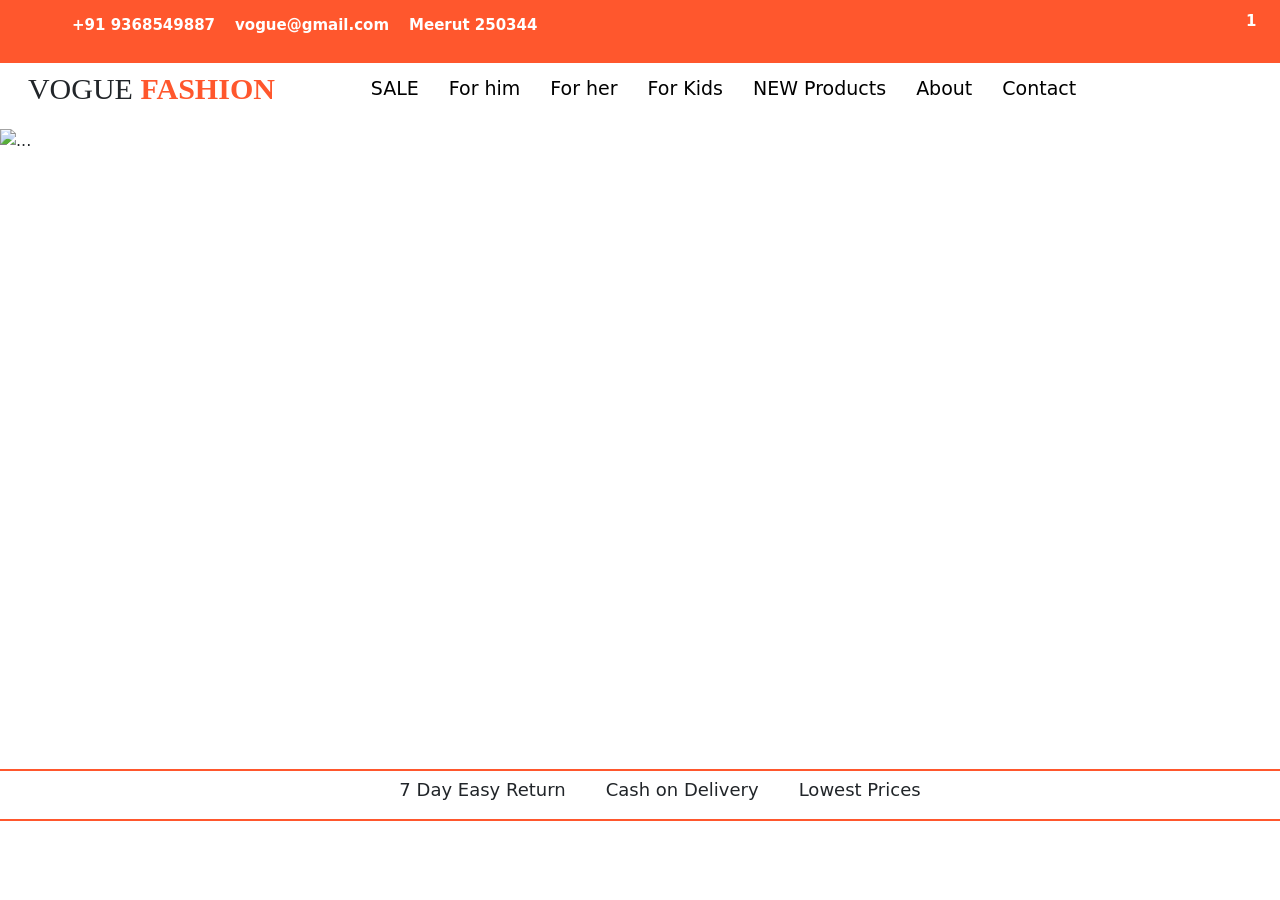
==== index.html @ 0cf87a1c "Add responsive shop features section below hero" ====
<!doctype html>
<html lang="en">
  <head>
    <meta charset="UTF-8" />
    <meta name="viewport" content="width=device-width, initial-scale=1.0" />
    <link rel="stylesheet" href="style.css" />
    <link
      rel="stylesheet"
      href="https://cdnjs.cloudflare.com/ajax/libs/font-awesome/7.0.1/css/all.min.css"
    />
    <link href="https://cdn.jsdelivr.net/npm/bootstrap@5.0.2/dist/css/bootstrap.min.css" rel="stylesheet" integrity="sha384-EVSTQN3/azprG1Anm3QDgpJLIm9Nao0Yz1ztcQTwFspd3yD65VohhpuuCOmLASjC" crossorigin="anonymous">
    <link rel="preconnect" href="https://fonts.googleapis.com" />
    <link rel="preconnect" href="https://fonts.gstatic.com" crossorigin />
    <link
      href="https://fonts.googleapis.com/css2?family=Dancing+Script:wght@400..700&family=IBM+Plex+Sans+Condensed:ital,wght@0,100;0,200;0,300;0,400;0,500;0,600;0,700;1,100;1,200;1,300;1,400;1,500;1,600;1,700&family=Lora:ital,wght@0,400..700;1,400..700&family=Noto+Sans+KR:wght@100..900&family=Playfair+Display:ital,wght@0,400..900;1,400..900&family=Playwrite+NZ+Basic:wght@100..400&family=Princess+Sofia&family=Ubuntu:ital,wght@0,300;0,400;0,500;0,700;1,300;1,400;1,500;1,700&display=swap"
      rel="stylesheet"
    />
    <title>VOGUE FASHION !</title>
  </head>
  <body>
    <header>
      <ul>
        <li>
          <a href="#"><i class="fa-solid fa-phone"></i> +91 9368549887</a>
        </li>
        <li>
          <a href="#"><i class="fa-regular fa-envelope"></i>vogue@gmail.com</a>
        </li>
        <li>
          <a href="#"><i class="fa-solid fa-location-dot"></i>Meerut 250344</a>
        </li>
      </ul>
      <ul>
        <li>
          <a href="#"><i class="fa-solid fa-magnifying-glass"></i></a>
        </li>
        <li>
          <a href="#">
            <span><i class="fa-solid fa-cart-shopping"></i></span>
            <span class="cart-count">1</span>
          </a>
        </li>
        <li>
          <a href=""><i class="fa-solid fa-circle-user"></i></a>
        </li>
      </ul>
    </header>
    <nav>
      <p class="logo">VOGUE <span>FASHION</span></p>
      <ul>
        <li><a href="#">SALE</a></li>
        <li><a href="">For him</a></li>
        <li><a href="">For her</a></li>
        <li><a href="">For Kids</a></li>
        <li><a href="">NEW Products</a></li>
        <li><a href="#">About</a></li>
        <li><a href="#">Contact</a></li>
      </ul>
      <ul>
        <li>
          <a href="#"><i class="fa-brands fa-google-plus-g"></i></a>
        </li>
        <li>
          <a href="#"><i class="fa-brands fa-x-twitter"></i></a>
        </li>
        <li>
          <a href="#"><i class="fa-brands fa-facebook-f"></i></a>
        </li>
      </ul>
    </nav>
<!-- ---mobile-navbar--- -->
    <section class="mobile-nav">
      <p class="logo">VOGUE <span>FASHION</span></p>
      <ul>
        <li><a href="#"><i class="fa-solid fa-magnifying-glass"></i></a></li>
            <li><a href="#"><i class="fa-solid fa-bag-shopping"></i></a></li>
      </ul>
    </section>
   <!-- --- mobile-fotter-navbar-- -->
  <nav class="footnav">
    <ul>
      <li><a href="#"><i class="fa-regular fa-house"></i></a></li>
      <li><a href="#"><i class="fa-solid fa-magnifying-glass"></i></a></li>
      <li><a href="#"><i class="fa-solid fa-bag-shopping"></i></a></li>
      <li><a href="#"><i class="fa-regular fa-heart"></i></a></li>
      <li><a href="#"><i class="fa-regular fa-user"></i></a></li>
    </ul>
  </nav>

  <!-- ----hero -section-- -->
   <div id="carouselExampleFade" class="carousel slide carousel-fade" data-bs-ride="carousel">
  <div class="carousel-inner">
    <div class="carousel-item active">
      <img src="assits/hero/1.png" class="d-block w-100" alt="...">
    </div>
    <div class="carousel-item">
      <img src="assits/hero/2.png" class="d-block w-100" alt="...">
    </div>
    <div class="carousel-item">
      <img src="assits/hero/3.png" class="d-block w-100" alt="...">
    </div>
  </div>
  <button class="carousel-control-prev" type="button" data-bs-target="#carouselExampleFade" data-bs-slide="prev">
    <span class="carousel-control-prev-icon" aria-hidden="true"></span>
    <span class="visually-hidden">Previous</span>
  </button>
  <button class="carousel-control-next" type="button" data-bs-target="#carouselExampleFade" data-bs-slide="next">
    <span class="carousel-control-next-icon" aria-hidden="true"></span>
    <span class="visually-hidden">Next</span>
  </button>
</div>
 <div class="shop-features">
<p> <i class="fa-solid fa-truck-arrow-right"></i> 7 Day Easy Return</p>
<p> <i class="fa-regular fa-money-bill-1"></i>Cash on Delivery</p>
<p><i class="fa-solid fa-bag-shopping"></i>Lowest Prices</p>
 </div>

 
  </body>
  <script src="https://cdn.jsdelivr.net/npm/bootstrap@5.0.2/dist/js/bootstrap.bundle.min.js" integrity="sha384-MrcW6ZMFYlzcLA8Nl+NtUVF0sA7MsXsP1UyJoMp4YLEuNSfAP+JcXn/tWtIaxVXM" crossorigin="anonymous"></script>
</html>
---- style.css ----
*{
  margin: 0;
  padding: 0;
}
 body{
  background-color: antiquewhite;
 }
.logo{
  font-family: "Orbitron";
  font-weight: 400;
  font-style: normal;
font-size: 30px;
}
.logo span{
  color: rgb(255,87,45);
  font-weight: bold;
}
header{
  height: auto;
  padding: 10px;
  background-color: rgb(255, 87, 45);
  display: flex;
  justify-content: space-between;
  padding-left: 30xp;
  padding-right: 30px;
  align-items: center;
}
header ul {
  display: flex;
  list-style: none;
}
header ul li a{
  color: rgb(255, 255, 255);
text-decoration: none;
margin-left: 20px;
font-weight: bold;
font-size: 15px;
}
header ul li a i{
  font-size: 18px;
  color: white;
}
nav{
  background-color: white;
  display: flex;
  height: auto;
  width: 100vw;
  justify-content: space-around;
  align-items: center;
}
nav ul {
  padding: 10px;
  display: flex;
  list-style: none;
}
nav ul li a{
  text-decoration: none;
  margin-left: 30px;
  font-size: 19px;
  color: black;
}
nav ul li a i{
  font-size: 20px;
  color: rgb(255,87,45);
}
header ul li a {
  position: relative;
}
.cart-count {
  position: absolute;
  top: -8px;
  color: rgb(255, 255, 255);
  font-size: 15px;
  padding: 2px 6px;
  border-radius: 50%;
}
/* Hamburger icon hidden on desktop */
.menu-toggle {
  display: none;
  font-size: 25px;
  cursor: pointer;
  color: white;
}

/* Top header, logo, menus same as before */
header {
  display: flex;
  flex-wrap: wrap;
  justify-content: space-between;
  align-items: center;
  padding: 10px 20px;
  background-color: rgb(255, 87, 45);
}
.mobile-nav{
  align-items: center;
  height: auto;
  width: 100%;
  display: none;
  justify-content: space-between;
  align-items: center;
 padding-top: 10px;
}
 
.mobile-nav ul{
  display: flex;
  list-style: none;
  padding-right: 40px;
}
.mobile-nav ul li a{
  font-size: 20px;
  background-color: gainsboro;
  padding: 5px;
  height: 25px;
  width: 25px;
  border-radius: 50%;
 margin-left: 10px;
  color: black;
}
.footnav{
box-shadow: 0 -2px 10px rgba(0,0,0,0.2);

  display: none;
  position: fixed;
  bottom: 0;
  left: 0;
  height: auto;
  width: 100%;
 
}
.footnav ul li a i{
  font-size: 20px;
  height: 25px;
  align-items: center;
  justify-content: center;
  width: 25px;
  border-radius: 50%; 
 padding: 5px;
}
.footnav ul li a i:hover{
  color: rgb(26, 25, 25);
}
/* Hero section images */
#carouselExampleFade img {
  width: 100%;
  height: 70vh;  
  object-fit: cover; 
}
.catogroy-link{
  padding: 10px;
  width: 100vw;
  background-color: red;
}
 .shop-features{
  margin-top: 10px;
  display: flex;
  justify-content: center;
 border-top: 2px solid rgb(255, 87, 45);
 border-bottom: 2px solid rgb(255, 87, 45);
  padding-top: 5px;
 }
 .shop-features p{
  margin-left: 40px;
font-size: 18px;
 }
 .shop-features i{
  color: rgb(255, 87, 45);
 }
/* Mobile responsiveness */
@media screen and (max-width: 768px) {
  body{
    background-color: rgba(255, 255, 255, 0.836);
  }
  nav,
  header{
    display: none;
  }
 .mobile-nav{
  margin-top: 5px;
  display: flex;
 }
 .mobile-nav p{
  font-size: 20px;
  padding-left: 20px;
 }
 .footnav{
  display: block;
 }
   #carouselExampleFade img {
    height: 30vh; 
  
  }
.shop-features p{
  margin-left: 10px;
  font-size: 12px;
}
}
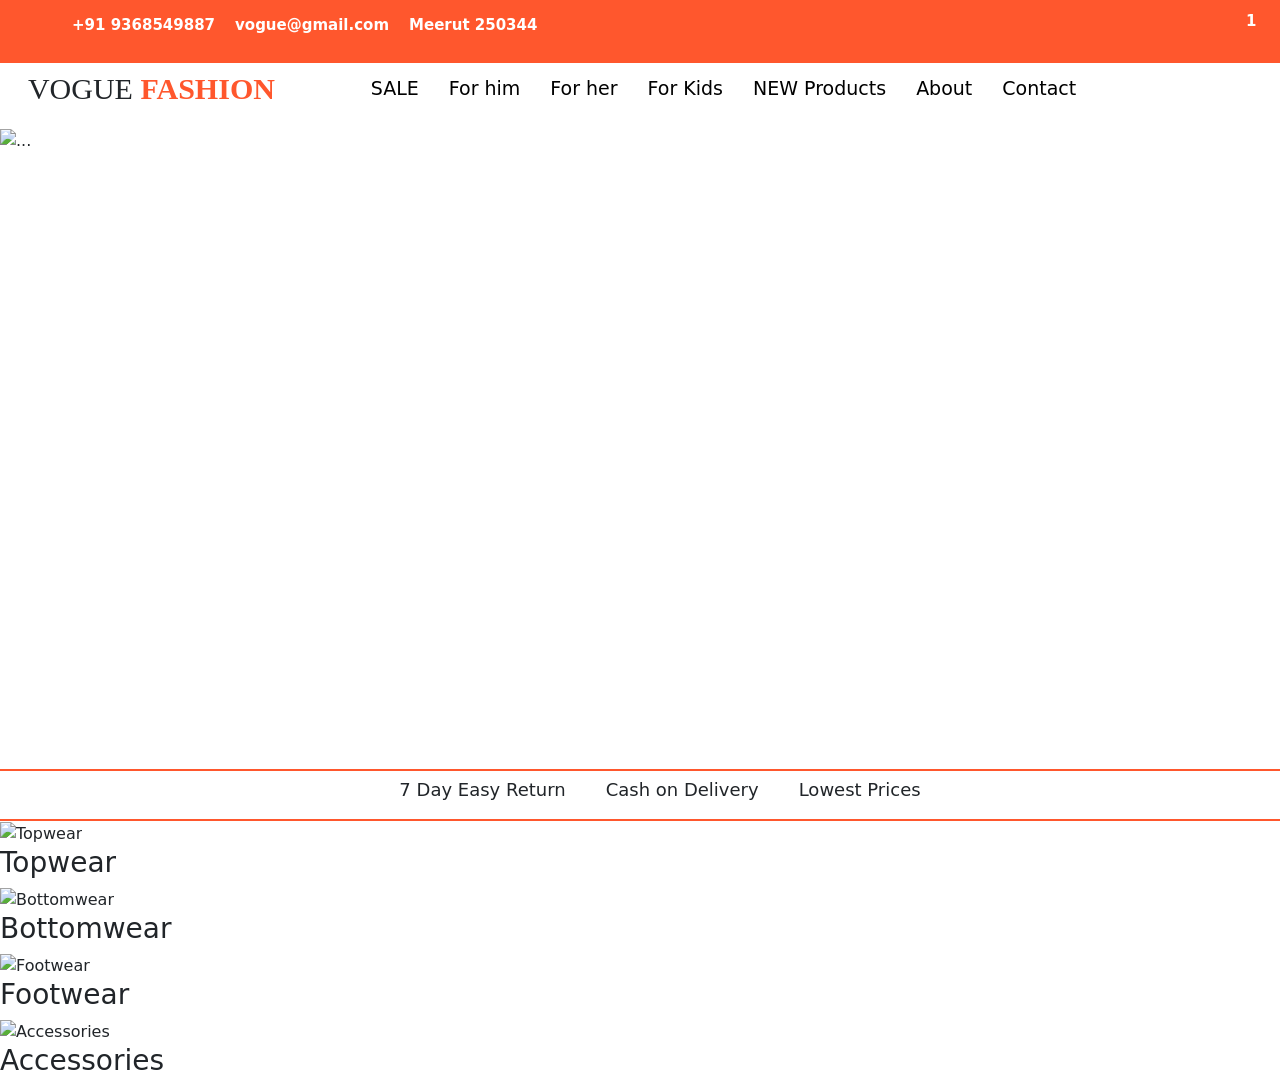
==== commit 2b05f43c: "add category-section for scrollbar" ====
--- a/index.html
+++ b/index.html
@@ -115,6 +115,30 @@
 <p><i class="fa-solid fa-bag-shopping"></i>Lowest Prices</p>
  </div>
 
+<section class="category-section">
+
+  <div class="category-card">
+    <img src="https://i.pinimg.com/736x/1f/51/7c/1f517cc4770c860f2eb2e3e4773316dd.jpg" alt="Topwear">
+    <h3>Topwear</h3>
+  </div>
+
+  <div class="category-card">
+    <img src="https://i.pinimg.com/736x/70/b8/4f/70b84f0b28cc58b0be7b0fac26bbbddd.jpg" alt="Bottomwear">
+    <h3>Bottomwear</h3>
+  </div>
+
+  <div class="category-card">
+    <img src="https://i.pinimg.com/1200x/57/62/a6/5762a6c77d9ac297e2cdce5de6287875.jpg" alt="Footwear">
+    <h3>Footwear</h3>
+  </div>
+
+  <div class="category-card">
+    <img src="https://i.pinimg.com/1200x/d8/cb/bc/d8cbbc393f919106c869487c9d1fd4ab.jpg" alt="Accessories">
+    <h3>Accessories</h3>
+  </div>
+
+</section>
+
  
   </body>
   <script src="https://cdn.jsdelivr.net/npm/bootstrap@5.0.2/dist/js/bootstrap.bundle.min.js" integrity="sha384-MrcW6ZMFYlzcLA8Nl+NtUVF0sA7MsXsP1UyJoMp4YLEuNSfAP+JcXn/tWtIaxVXM" crossorigin="anonymous"></script>
--- a/style.css
+++ b/style.css
@@ -2,9 +2,7 @@
   margin: 0;
   padding: 0;
 }
- body{
-  background-color: antiquewhite;
- }
+ 
 .logo{
   font-family: "Orbitron";
   font-weight: 400;
@@ -165,6 +163,25 @@
  .shop-features i{
   color: rgb(255, 87, 45);
  }
+ 
+.Category-section{
+  margin-top: 5px;
+  width: 80vw;
+  display: flex;
+  justify-content: space-around;
+  overflow-x: scroll;
+}
+.Category-cards{
+  text-align: center;
+  height: 130px;
+  width: 120px;
+ 
+}
+.Category-cards img{
+  height: 100px;
+  width: 100%;
+}
+
 /* Mobile responsiveness */
 @media screen and (max-width: 768px) {
   body{
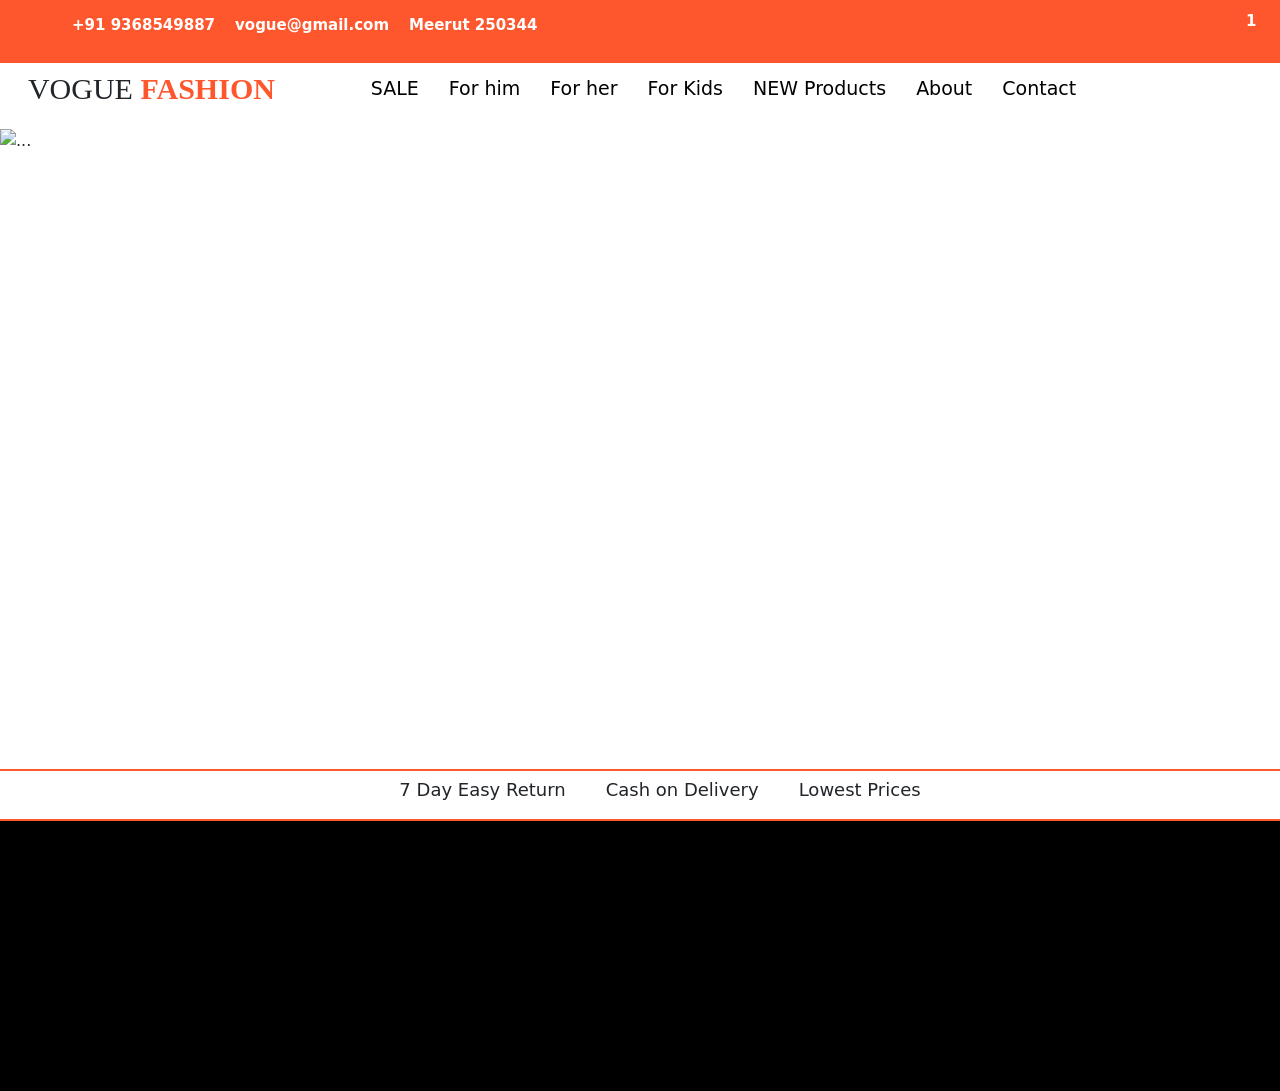
==== commit c6daea80: "initial responsive  category section" ====
--- a/index.html
+++ b/index.html
@@ -114,30 +114,11 @@
 <p> <i class="fa-regular fa-money-bill-1"></i>Cash on Delivery</p>
 <p><i class="fa-solid fa-bag-shopping"></i>Lowest Prices</p>
  </div>
-
-<section class="category-section">
-
+ <section class="category-section">
   <div class="category-card">
-    <img src="https://i.pinimg.com/736x/1f/51/7c/1f517cc4770c860f2eb2e3e4773316dd.jpg" alt="Topwear">
-    <h3>Topwear</h3>
+    
   </div>
-
-  <div class="category-card">
-    <img src="https://i.pinimg.com/736x/70/b8/4f/70b84f0b28cc58b0be7b0fac26bbbddd.jpg" alt="Bottomwear">
-    <h3>Bottomwear</h3>
-  </div>
-
-  <div class="category-card">
-    <img src="https://i.pinimg.com/1200x/57/62/a6/5762a6c77d9ac297e2cdce5de6287875.jpg" alt="Footwear">
-    <h3>Footwear</h3>
-  </div>
-
-  <div class="category-card">
-    <img src="https://i.pinimg.com/1200x/d8/cb/bc/d8cbbc393f919106c869487c9d1fd4ab.jpg" alt="Accessories">
-    <h3>Accessories</h3>
-  </div>
-
-</section>
+ </section>
 
  
   </body>
--- a/style.css
+++ b/style.css
@@ -1,19 +1,19 @@
-*{
+* {
   margin: 0;
   padding: 0;
 }
- 
-.logo{
+
+.logo {
   font-family: "Orbitron";
   font-weight: 400;
   font-style: normal;
-font-size: 30px;
+  font-size: 30px;
 }
-.logo span{
-  color: rgb(255,87,45);
+.logo span {
+  color: rgb(255, 87, 45);
   font-weight: bold;
 }
-header{
+header {
   height: auto;
   padding: 10px;
   background-color: rgb(255, 87, 45);
@@ -27,18 +27,18 @@
   display: flex;
   list-style: none;
 }
-header ul li a{
+header ul li a {
   color: rgb(255, 255, 255);
-text-decoration: none;
-margin-left: 20px;
-font-weight: bold;
-font-size: 15px;
+  text-decoration: none;
+  margin-left: 20px;
+  font-weight: bold;
+  font-size: 15px;
 }
-header ul li a i{
+header ul li a i {
   font-size: 18px;
   color: white;
 }
-nav{
+nav {
   background-color: white;
   display: flex;
   height: auto;
@@ -51,15 +51,15 @@
   display: flex;
   list-style: none;
 }
-nav ul li a{
+nav ul li a {
   text-decoration: none;
   margin-left: 30px;
   font-size: 19px;
   color: black;
 }
-nav ul li a i{
+nav ul li a i {
   font-size: 20px;
-  color: rgb(255,87,45);
+  color: rgb(255, 87, 45);
 }
 header ul li a {
   position: relative;
@@ -72,7 +72,7 @@
   padding: 2px 6px;
   border-radius: 50%;
 }
-/* Hamburger icon hidden on desktop */
+
 .menu-toggle {
   display: none;
   font-size: 25px;
@@ -80,7 +80,6 @@
   color: white;
 }
 
-/* Top header, logo, menus same as before */
 header {
   display: flex;
   flex-wrap: wrap;
@@ -89,33 +88,33 @@
   padding: 10px 20px;
   background-color: rgb(255, 87, 45);
 }
-.mobile-nav{
+.mobile-nav {
   align-items: center;
   height: auto;
   width: 100%;
   display: none;
   justify-content: space-between;
   align-items: center;
- padding-top: 10px;
+  padding-top: 10px;
 }
- 
-.mobile-nav ul{
+
+.mobile-nav ul {
   display: flex;
   list-style: none;
   padding-right: 40px;
 }
-.mobile-nav ul li a{
+.mobile-nav ul li a {
   font-size: 20px;
   background-color: gainsboro;
   padding: 5px;
   height: 25px;
   width: 25px;
   border-radius: 50%;
- margin-left: 10px;
+  margin-left: 10px;
   color: black;
 }
-.footnav{
-box-shadow: 0 -2px 10px rgba(0,0,0,0.2);
+.footnav {
+  box-shadow: 0 -2px 10px rgba(0, 0, 0, 0.2);
 
   display: none;
   position: fixed;
@@ -123,92 +122,76 @@
   left: 0;
   height: auto;
   width: 100%;
- 
 }
-.footnav ul li a i{
+.footnav ul li a i {
   font-size: 20px;
   height: 25px;
   align-items: center;
   justify-content: center;
   width: 25px;
-  border-radius: 50%; 
- padding: 5px;
+  border-radius: 50%;
+  padding: 5px;
 }
-.footnav ul li a i:hover{
+.footnav ul li a i:hover {
   color: rgb(26, 25, 25);
 }
 /* Hero section images */
 #carouselExampleFade img {
   width: 100%;
-  height: 70vh;  
-  object-fit: cover; 
+  height: 70vh;
+  object-fit: cover;
 }
-.catogroy-link{
+.catogroy-link {
   padding: 10px;
   width: 100vw;
   background-color: red;
 }
- .shop-features{
+.shop-features {
   margin-top: 10px;
   display: flex;
   justify-content: center;
- border-top: 2px solid rgb(255, 87, 45);
- border-bottom: 2px solid rgb(255, 87, 45);
+  border-top: 2px solid rgb(255, 87, 45);
+  border-bottom: 2px solid rgb(255, 87, 45);
   padding-top: 5px;
- }
- .shop-features p{
+}
+.shop-features p {
   margin-left: 40px;
-font-size: 18px;
- }
- .shop-features i{
+  font-size: 18px;
+}
+.shop-features i {
   color: rgb(255, 87, 45);
- }
- 
-.Category-section{
-  margin-top: 5px;
-  width: 80vw;
-  display: flex;
-  justify-content: space-around;
-  overflow-x: scroll;
 }
-.Category-cards{
-  text-align: center;
-  height: 130px;
-  width: 120px;
- 
-}
-.Category-cards img{
-  height: 100px;
+.category-section {
   width: 100%;
+  height: 30vh;
+  background-color: black;
 }
 
 /* Mobile responsiveness */
 @media screen and (max-width: 768px) {
-  body{
+  body {
     background-color: rgba(255, 255, 255, 0.836);
   }
   nav,
-  header{
+  header {
     display: none;
   }
- .mobile-nav{
-  margin-top: 5px;
-  display: flex;
- }
- .mobile-nav p{
-  font-size: 20px;
-  padding-left: 20px;
- }
- .footnav{
-  display: block;
- }
-   #carouselExampleFade img {
-    height: 30vh; 
-  
+  .mobile-nav {
+    margin-top: 5px;
+    display: flex;
   }
-.shop-features p{
-  margin-left: 10px;
-  font-size: 12px;
+  .mobile-nav p {
+    font-size: 20px;
+    padding-left: 20px;
+  }
+  .footnav {
+    display: block;
+  }
+  #carouselExampleFade img {
+    height: 30vh;
+  }
+  .shop-features p {
+    margin-left: 10px;
+    font-size: 12px;
+  }
 }
-}
-
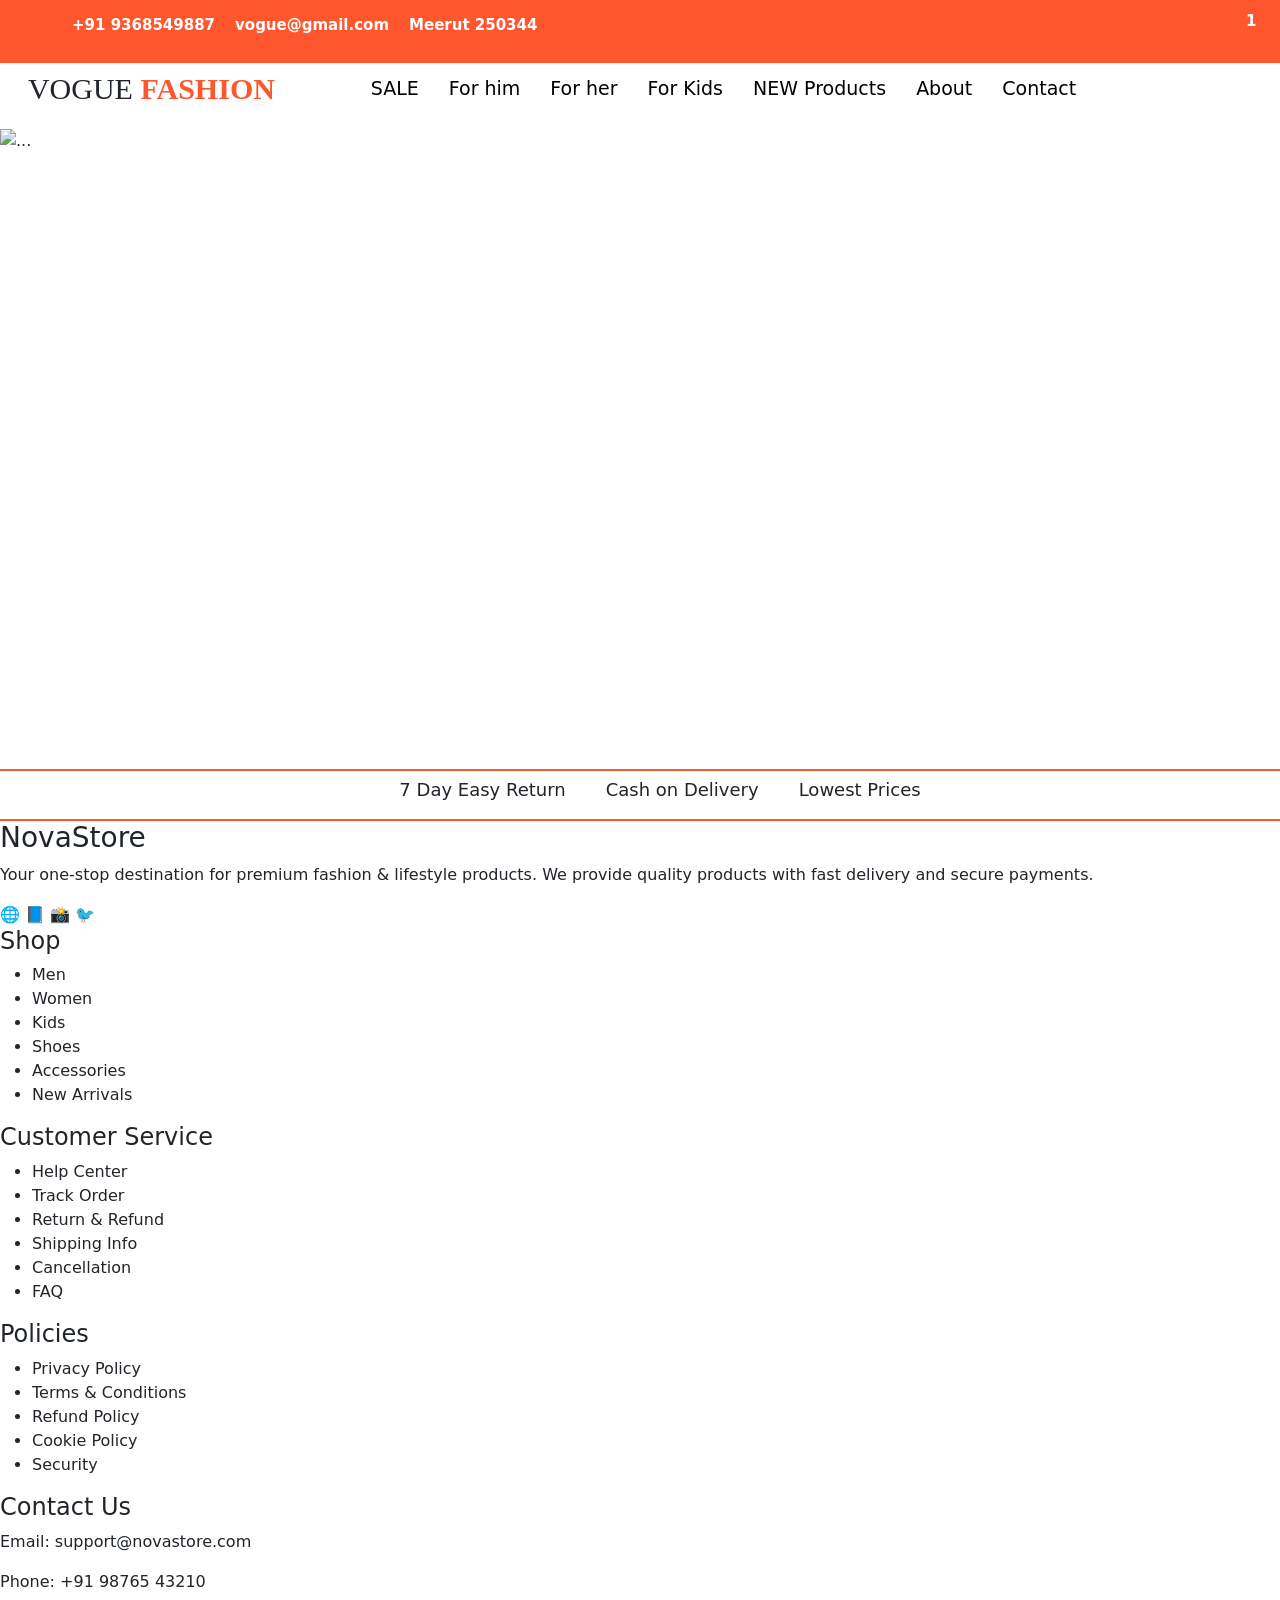
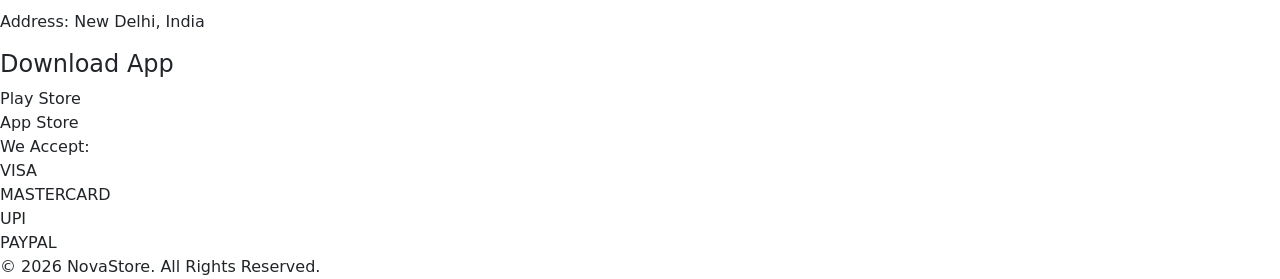
==== commit 2b4a0fc5: "initial add footer section" ====
--- a/index.html
+++ b/index.html
@@ -114,13 +114,97 @@
 <p> <i class="fa-regular fa-money-bill-1"></i>Cash on Delivery</p>
 <p><i class="fa-solid fa-bag-shopping"></i>Lowest Prices</p>
  </div>
- <section class="category-section">
-  <div class="category-card">
-    
-  </div>
- </section>
-
  
-  </body>
+ <footer class="footer">
+
+  <div class="footer-top">
+
+    <!-- BRAND -->
+    <div class="footer-col">
+      <h3>NovaStore</h3>
+      <p>Your one-stop destination for premium fashion & lifestyle products.
+      We provide quality products with fast delivery and secure payments.</p>
+
+      <div class="socials">
+        <span>🌐</span>
+        <span>📘</span>
+        <span>📸</span>
+        <span>🐦</span>
+      </div>
+    </div>
+
+    <!-- SHOP -->
+    <div class="footer-col">
+      <h4>Shop</h4>
+      <ul>
+        <li>Men</li>
+        <li>Women</li>
+        <li>Kids</li>
+        <li>Shoes</li>
+        <li>Accessories</li>
+        <li>New Arrivals</li>
+      </ul>
+    </div>
+
+    <!-- CUSTOMER SERVICE -->
+    <div class="footer-col">
+      <h4>Customer Service</h4>
+      <ul>
+        <li>Help Center</li>
+        <li>Track Order</li>
+        <li>Return & Refund</li>
+        <li>Shipping Info</li>
+        <li>Cancellation</li>
+        <li>FAQ</li>
+      </ul>
+    </div>
+
+    <!-- POLICIES -->
+    <div class="footer-col">
+      <h4>Policies</h4>
+      <ul>
+        <li>Privacy Policy</li>
+        <li>Terms & Conditions</li>
+        <li>Refund Policy</li>
+        <li>Cookie Policy</li>
+        <li>Security</li>
+      </ul>
+    </div>
+
+    <!-- CONTACT -->
+    <div class="footer-col">
+      <h4>Contact Us</h4>
+      <p>Email: support@novastore.com</p>
+      <p>Phone: +91 98765 43210</p>
+      <p>Address: New Delhi, India</p>
+
+      <h4 class="app-title">Download App</h4>
+      <div class="apps">
+        <div class="app-btn">Play Store</div>
+        <div class="app-btn">App Store</div>
+      </div>
+    </div>
+
+  </div>
+
+  <!-- PAYMENT -->
+  <div class="payment">
+    <span>We Accept:</span>
+    <div class="cards">
+      <div class="card-box">VISA</div>
+      <div class="card-box">MASTERCARD</div>
+      <div class="card-box">UPI</div>
+      <div class="card-box">PAYPAL</div>
+    </div>
+  </div>
+
+  <!-- COPYRIGHT -->
+  <div class="footer-bottom">
+    © 2026 NovaStore. All Rights Reserved.
+  </div>
+
+</footer>
+
+</body>
   <script src="https://cdn.jsdelivr.net/npm/bootstrap@5.0.2/dist/js/bootstrap.bundle.min.js" integrity="sha384-MrcW6ZMFYlzcLA8Nl+NtUVF0sA7MsXsP1UyJoMp4YLEuNSfAP+JcXn/tWtIaxVXM" crossorigin="anonymous"></script>
 </html>
--- a/style.css
+++ b/style.css
@@ -161,12 +161,56 @@
 .shop-features i {
   color: rgb(255, 87, 45);
 }
-.category-section {
-  width: 100%;
-  height: 30vh;
-  background-color: black;
-}
-
+ 
+
+
+/* ================= CATEGORY SECTION ================= */
+
+.category-section{
+  max-width:1200px;
+  margin:40px auto;
+  padding:0 20px;
+
+  display:grid;
+  grid-template-columns:repeat(5,1fr);
+  gap:22px;
+}
+
+/* card */
+.category-cards{
+  background:#fff;
+  border-radius:14px;
+  overflow:hidden;
+  text-align:center;
+  transition:.3s;
+  cursor:pointer;
+  box-shadow:0 2px 10px rgba(0,0,0,0.05);
+}
+
+.category-cards:hover{
+  transform:translateY(-6px);
+  box-shadow:0 8px 25px rgba(0,0,0,0.12);
+}
+
+/* image */
+.category-cards img{
+  width:100%;
+  aspect-ratio:1/1;
+  object-fit:cover;
+  transition:.4s;
+}
+
+.category-cards:hover img{
+  transform:scale(1.08);
+}
+
+/* title */
+.category-cards p{
+  padding:12px 0;
+  font-size:15px;
+  font-weight:600;
+  color:#333;
+}
 /* Mobile responsiveness */
 @media screen and (max-width: 768px) {
   body {
@@ -195,3 +239,4 @@
     font-size: 12px;
   }
 }
+
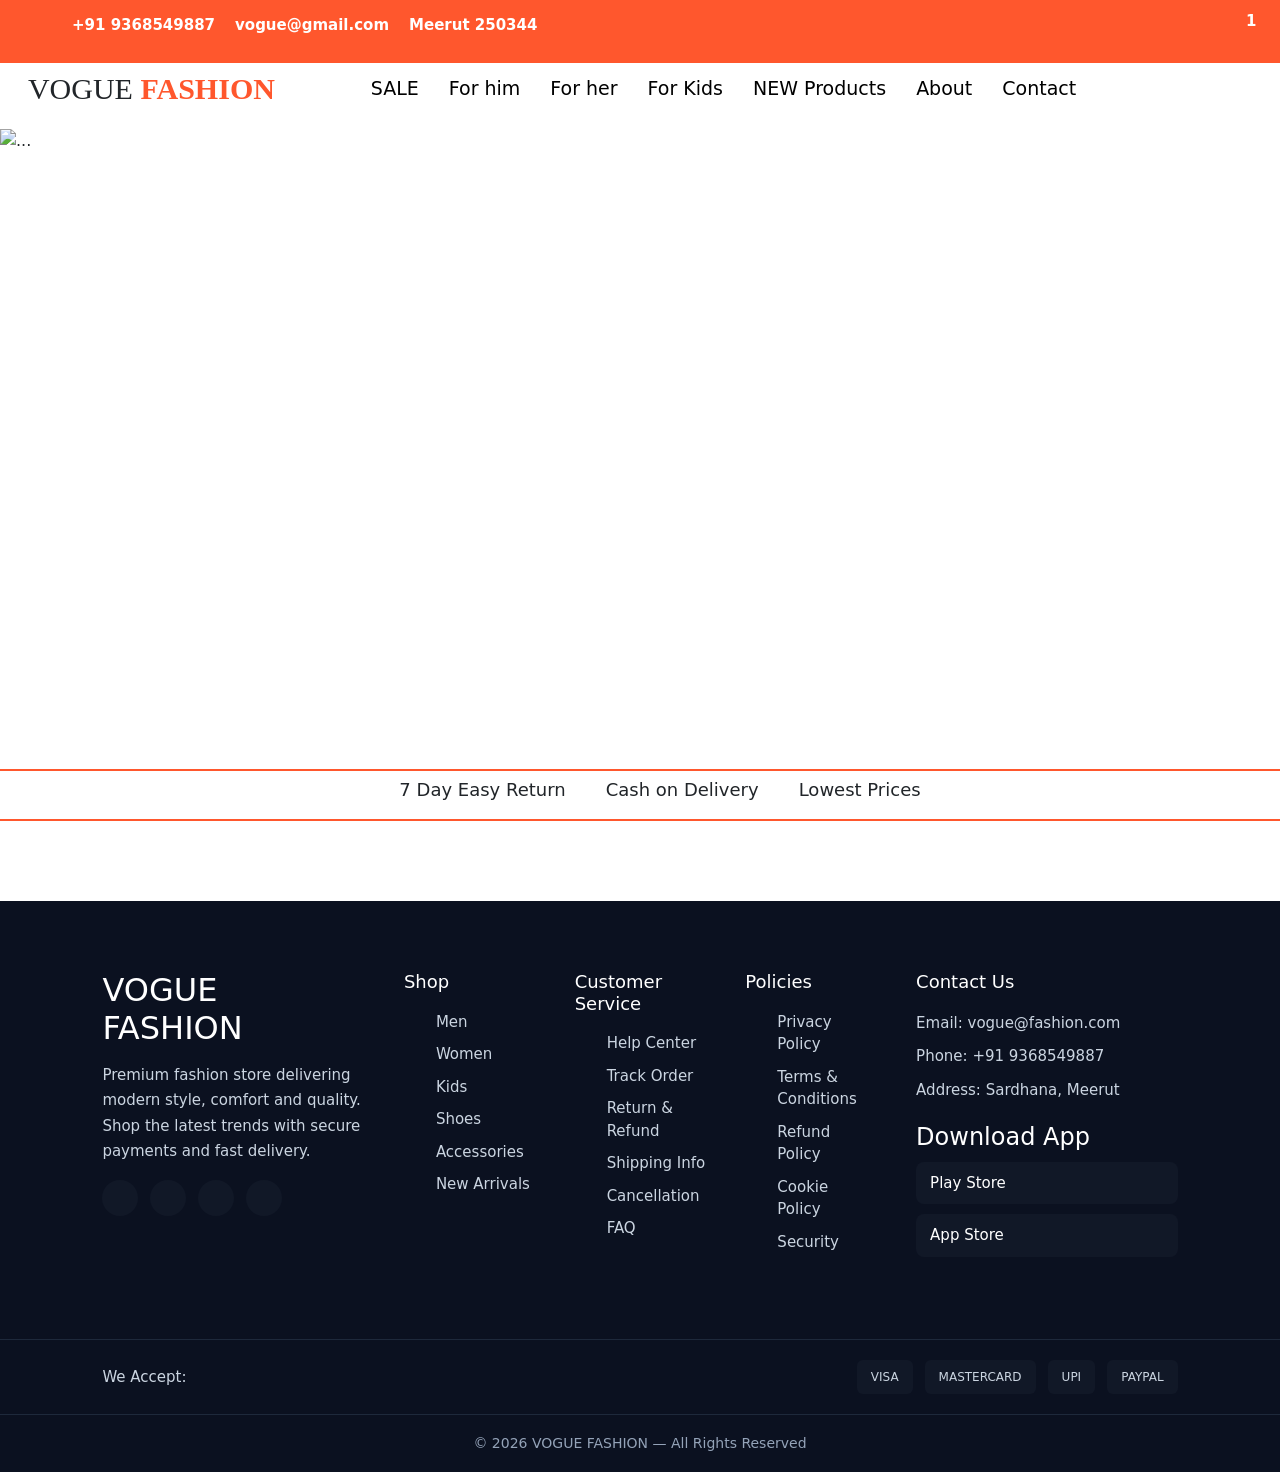
==== commit d89add96: "initial add footer ui desgin" ====
--- a/index.html
+++ b/index.html
@@ -8,7 +8,12 @@
       rel="stylesheet"
       href="https://cdnjs.cloudflare.com/ajax/libs/font-awesome/7.0.1/css/all.min.css"
     />
-    <link href="https://cdn.jsdelivr.net/npm/bootstrap@5.0.2/dist/css/bootstrap.min.css" rel="stylesheet" integrity="sha384-EVSTQN3/azprG1Anm3QDgpJLIm9Nao0Yz1ztcQTwFspd3yD65VohhpuuCOmLASjC" crossorigin="anonymous">
+    <link
+      href="https://cdn.jsdelivr.net/npm/bootstrap@5.0.2/dist/css/bootstrap.min.css"
+      rel="stylesheet"
+      integrity="sha384-EVSTQN3/azprG1Anm3QDgpJLIm9Nao0Yz1ztcQTwFspd3yD65VohhpuuCOmLASjC"
+      crossorigin="anonymous"
+    />
     <link rel="preconnect" href="https://fonts.googleapis.com" />
     <link rel="preconnect" href="https://fonts.gstatic.com" crossorigin />
     <link
@@ -68,143 +73,177 @@
         </li>
       </ul>
     </nav>
-<!-- ---mobile-navbar--- -->
+    <!-- ---mobile-navbar--- -->
     <section class="mobile-nav">
       <p class="logo">VOGUE <span>FASHION</span></p>
       <ul>
-        <li><a href="#"><i class="fa-solid fa-magnifying-glass"></i></a></li>
-            <li><a href="#"><i class="fa-solid fa-bag-shopping"></i></a></li>
+        <li>
+          <a href="#"><i class="fa-solid fa-magnifying-glass"></i></a>
+        </li>
+        <li>
+          <a href="#"><i class="fa-solid fa-bag-shopping"></i></a>
+        </li>
       </ul>
     </section>
-   <!-- --- mobile-fotter-navbar-- -->
-  <nav class="footnav">
-    <ul>
-      <li><a href="#"><i class="fa-regular fa-house"></i></a></li>
-      <li><a href="#"><i class="fa-solid fa-magnifying-glass"></i></a></li>
-      <li><a href="#"><i class="fa-solid fa-bag-shopping"></i></a></li>
-      <li><a href="#"><i class="fa-regular fa-heart"></i></a></li>
-      <li><a href="#"><i class="fa-regular fa-user"></i></a></li>
-    </ul>
-  </nav>
-
-  <!-- ----hero -section-- -->
-   <div id="carouselExampleFade" class="carousel slide carousel-fade" data-bs-ride="carousel">
-  <div class="carousel-inner">
-    <div class="carousel-item active">
-      <img src="assits/hero/1.png" class="d-block w-100" alt="...">
-    </div>
-    <div class="carousel-item">
-      <img src="assits/hero/2.png" class="d-block w-100" alt="...">
-    </div>
-    <div class="carousel-item">
-      <img src="assits/hero/3.png" class="d-block w-100" alt="...">
-    </div>
-  </div>
-  <button class="carousel-control-prev" type="button" data-bs-target="#carouselExampleFade" data-bs-slide="prev">
-    <span class="carousel-control-prev-icon" aria-hidden="true"></span>
-    <span class="visually-hidden">Previous</span>
-  </button>
-  <button class="carousel-control-next" type="button" data-bs-target="#carouselExampleFade" data-bs-slide="next">
-    <span class="carousel-control-next-icon" aria-hidden="true"></span>
-    <span class="visually-hidden">Next</span>
-  </button>
-</div>
- <div class="shop-features">
-<p> <i class="fa-solid fa-truck-arrow-right"></i> 7 Day Easy Return</p>
-<p> <i class="fa-regular fa-money-bill-1"></i>Cash on Delivery</p>
-<p><i class="fa-solid fa-bag-shopping"></i>Lowest Prices</p>
- </div>
- 
- <footer class="footer">
-
-  <div class="footer-top">
+    <!-- --- mobile-fotter-navbar-- -->
+    <nav class="footnav">
+      <ul>
+        <li>
+          <a href="#"><i class="fa-regular fa-house"></i></a>
+        </li>
+        <li>
+          <a href="#"><i class="fa-solid fa-magnifying-glass"></i></a>
+        </li>
+        <li>
+          <a href="#"><i class="fa-solid fa-bag-shopping"></i></a>
+        </li>
+        <li>
+          <a href="#"><i class="fa-regular fa-heart"></i></a>
+        </li>
+        <li>
+          <a href="#"><i class="fa-regular fa-user"></i></a>
+        </li>
+      </ul>
+    </nav>
+
+    <!-- ----hero -section-- -->
+    <div
+      id="carouselExampleFade"
+      class="carousel slide carousel-fade"
+      data-bs-ride="carousel"
+    >
+      <div class="carousel-inner">
+        <div class="carousel-item active">
+          <img src="assits/hero/1.png" class="d-block w-100" alt="..." />
+        </div>
+        <div class="carousel-item">
+          <img src="assits/hero/2.png" class="d-block w-100" alt="..." />
+        </div>
+        <div class="carousel-item">
+          <img src="assits/hero/3.png" class="d-block w-100" alt="..." />
+        </div>
+      </div>
+      <button
+        class="carousel-control-prev"
+        type="button"
+        data-bs-target="#carouselExampleFade"
+        data-bs-slide="prev"
+      >
+        <span class="carousel-control-prev-icon" aria-hidden="true"></span>
+        <span class="visually-hidden">Previous</span>
+      </button>
+      <button
+        class="carousel-control-next"
+        type="button"
+        data-bs-target="#carouselExampleFade"
+        data-bs-slide="next"
+      >
+        <span class="carousel-control-next-icon" aria-hidden="true"></span>
+        <span class="visually-hidden">Next</span>
+      </button>
+    </div>
+    <div class="shop-features">
+      <p><i class="fa-solid fa-truck-arrow-right"></i> 7 Day Easy Return</p>
+      <p><i class="fa-regular fa-money-bill-1"></i>Cash on Delivery</p>
+      <p><i class="fa-solid fa-bag-shopping"></i>Lowest Prices</p>
+    </div>
+
+   <footer class="footer">
+
+  <div class="footer-container">
 
     <!-- BRAND -->
-    <div class="footer-col">
-      <h3>NovaStore</h3>
-      <p>Your one-stop destination for premium fashion & lifestyle products.
-      We provide quality products with fast delivery and secure payments.</p>
+    <div class="footer-col brand">
+      <h2>VOGUE FASHION</h2>
+      <p>
+        Premium fashion store delivering modern style, comfort and quality.
+        Shop the latest trends with secure payments and fast delivery.
+      </p>
 
       <div class="socials">
-        <span>🌐</span>
-        <span>📘</span>
-        <span>📸</span>
-        <span>🐦</span>
+        <a href="#"><i class="fa-brands fa-facebook-f"></i></a>
+        <a href="#"><i class="fa-brands fa-instagram"></i></a>
+        <a href="#"><i class="fa-brands fa-x-twitter"></i></a>
+        <a href="#"><i class="fa-brands fa-linkedin-in"></i></a>
       </div>
     </div>
 
     <!-- SHOP -->
     <div class="footer-col">
-      <h4>Shop</h4>
-      <ul>
-        <li>Men</li>
-        <li>Women</li>
-        <li>Kids</li>
-        <li>Shoes</li>
-        <li>Accessories</li>
-        <li>New Arrivals</li>
+      <h3>Shop</h3>
+      <ul>
+        <li><a href="#">Men</a></li>
+        <li><a href="#">Women</a></li>
+        <li><a href="#">Kids</a></li>
+        <li><a href="#">Shoes</a></li>
+        <li><a href="#">Accessories</a></li>
+        <li><a href="#">New Arrivals</a></li>
       </ul>
     </div>
 
     <!-- CUSTOMER SERVICE -->
     <div class="footer-col">
-      <h4>Customer Service</h4>
-      <ul>
-        <li>Help Center</li>
-        <li>Track Order</li>
-        <li>Return & Refund</li>
-        <li>Shipping Info</li>
-        <li>Cancellation</li>
-        <li>FAQ</li>
+      <h3>Customer Service</h3>
+      <ul>
+        <li><a href="#">Help Center</a></li>
+        <li><a href="#">Track Order</a></li>
+        <li><a href="#">Return & Refund</a></li>
+        <li><a href="#">Shipping Info</a></li>
+        <li><a href="#">Cancellation</a></li>
+        <li><a href="#">FAQ</a></li>
       </ul>
     </div>
 
     <!-- POLICIES -->
     <div class="footer-col">
-      <h4>Policies</h4>
-      <ul>
-        <li>Privacy Policy</li>
-        <li>Terms & Conditions</li>
-        <li>Refund Policy</li>
-        <li>Cookie Policy</li>
-        <li>Security</li>
+      <h3>Policies</h3>
+      <ul>
+        <li><a href="#">Privacy Policy</a></li>
+        <li><a href="#">Terms & Conditions</a></li>
+        <li><a href="#">Refund Policy</a></li>
+        <li><a href="#">Cookie Policy</a></li>
+        <li><a href="#">Security</a></li>
       </ul>
     </div>
 
     <!-- CONTACT -->
-    <div class="footer-col">
-      <h4>Contact Us</h4>
-      <p>Email: support@novastore.com</p>
-      <p>Phone: +91 98765 43210</p>
-      <p>Address: New Delhi, India</p>
-
-      <h4 class="app-title">Download App</h4>
-      <div class="apps">
-        <div class="app-btn">Play Store</div>
-        <div class="app-btn">App Store</div>
+    <div class="footer-col contact">
+      <h3>Contact Us</h3>
+      <p>Email: vogue@fashion.com</p>
+      <p>Phone: +91 9368549887</p>
+      <p>Address: Sardhana, Meerut</p>
+
+      <h4>Download App</h4>
+      <div class="app-buttons">
+        <a href="#" class="app-btn"><i class="fa-brands fa-google-play"></i> Play Store</a>
+        <a href="#" class="app-btn"><i class="fa-brands fa-apple"></i> App Store</a>
       </div>
     </div>
 
   </div>
 
   <!-- PAYMENT -->
-  <div class="payment">
+  <div class="payment-bar">
     <span>We Accept:</span>
-    <div class="cards">
-      <div class="card-box">VISA</div>
-      <div class="card-box">MASTERCARD</div>
-      <div class="card-box">UPI</div>
-      <div class="card-box">PAYPAL</div>
+    <div class="payments">
+      <div>VISA</div>
+      <div>MASTERCARD</div>
+      <div>UPI</div>
+      <div>PAYPAL</div>
     </div>
   </div>
 
   <!-- COPYRIGHT -->
-  <div class="footer-bottom">
-    © 2026 NovaStore. All Rights Reserved.
+  <div class="copyright">
+    © 2026 VOGUE FASHION — All Rights Reserved
   </div>
 
 </footer>
 
-</body>
-  <script src="https://cdn.jsdelivr.net/npm/bootstrap@5.0.2/dist/js/bootstrap.bundle.min.js" integrity="sha384-MrcW6ZMFYlzcLA8Nl+NtUVF0sA7MsXsP1UyJoMp4YLEuNSfAP+JcXn/tWtIaxVXM" crossorigin="anonymous"></script>
+  </body>
+  <script
+    src="https://cdn.jsdelivr.net/npm/bootstrap@5.0.2/dist/js/bootstrap.bundle.min.js"
+    integrity="sha384-MrcW6ZMFYlzcLA8Nl+NtUVF0sA7MsXsP1UyJoMp4YLEuNSfAP+JcXn/tWtIaxVXM"
+    crossorigin="anonymous"
+  ></script>
 </html>
--- a/style.css
+++ b/style.css
@@ -211,6 +211,164 @@
   font-weight:600;
   color:#333;
 }
+
+/* FOOTER */
+.footer{
+background:#0b1120;
+color:#cbd5e1;
+margin-top:80px;
+font-size:15px;
+}
+
+.footer-container{
+display:grid;
+grid-template-columns:2fr 1fr 1fr 1fr 2fr;
+gap:40px;
+padding:70px 8%;
+}
+
+.footer-col h2{
+color:#fff;
+margin-bottom:15px;
+}
+
+.footer-col h3{
+color:#fff;
+margin-bottom:18px;
+font-size:18px;
+}
+
+.footer-col h4{
+margin-top:20px;
+margin-bottom:10px;
+color:#fff;
+}
+
+.footer-col p{
+line-height:1.7;
+margin-bottom:8px;
+}
+
+.footer-col ul{
+list-style:none;
+}
+
+.footer-col ul li{
+margin-bottom:10px;
+}
+
+.footer-col ul li a{
+text-decoration:none;
+color:#cbd5e1;
+transition:.3s;
+position:relative;
+}
+
+.footer-col ul li a:hover{
+color:#8b5cf6;
+padding-left:6px;
+}
+
+/* SOCIAL */
+.socials{
+margin-top:15px;
+display:flex;
+gap:12px;
+}
+
+.socials a{
+display:inline-flex;
+align-items:center;
+justify-content:center;
+width:36px;
+height:36px;
+background:#111827;
+border-radius:50%;
+color:white;
+transition:.3s;
+}
+
+.socials a:hover{
+background:#8b5cf6;
+transform:translateY(-4px);
+}
+
+/* APP BUTTONS */
+.app-buttons{
+display:flex;
+flex-direction:column;
+gap:10px;
+margin-top:10px;
+}
+
+.app-btn{
+text-decoration:none;
+background:#111827;
+padding:10px 14px;
+border-radius:8px;
+color:white;
+transition:.3s;
+display:inline-block;
+}
+
+.app-btn:hover{
+background:#8b5cf6;
+}
+
+/* PAYMENT BAR */
+.payment-bar{
+border-top:1px solid #1e293b;
+padding:20px 8%;
+display:flex;
+justify-content:space-between;
+align-items:center;
+flex-wrap:wrap;
+}
+
+.payments{
+display:flex;
+gap:12px;
+}
+
+.payments div{
+background:#111827;
+padding:8px 14px;
+border-radius:6px;
+font-size:12px;
+}
+
+/* COPYRIGHT */
+.copyright{
+text-align:center;
+padding:18px;
+border-top:1px solid #1e293b;
+color:#94a3b8;
+font-size:14px;
+}
+
+/* RESPONSIVE */
+@media(max-width:1000px){
+.footer-container{
+grid-template-columns:1fr 1fr;
+}
+}
+
+@media(max-width:600px){
+.footer-container{
+grid-template-columns:1fr;
+text-align:center;
+}
+
+.socials{
+justify-content:center;
+}
+
+.payment-bar{
+flex-direction:column;
+gap:10px;
+}
+}
+
 /* Mobile responsiveness */
 @media screen and (max-width: 768px) {
   body {
@@ -239,4 +397,6 @@
     font-size: 12px;
   }
 }
-
+ 
+
+
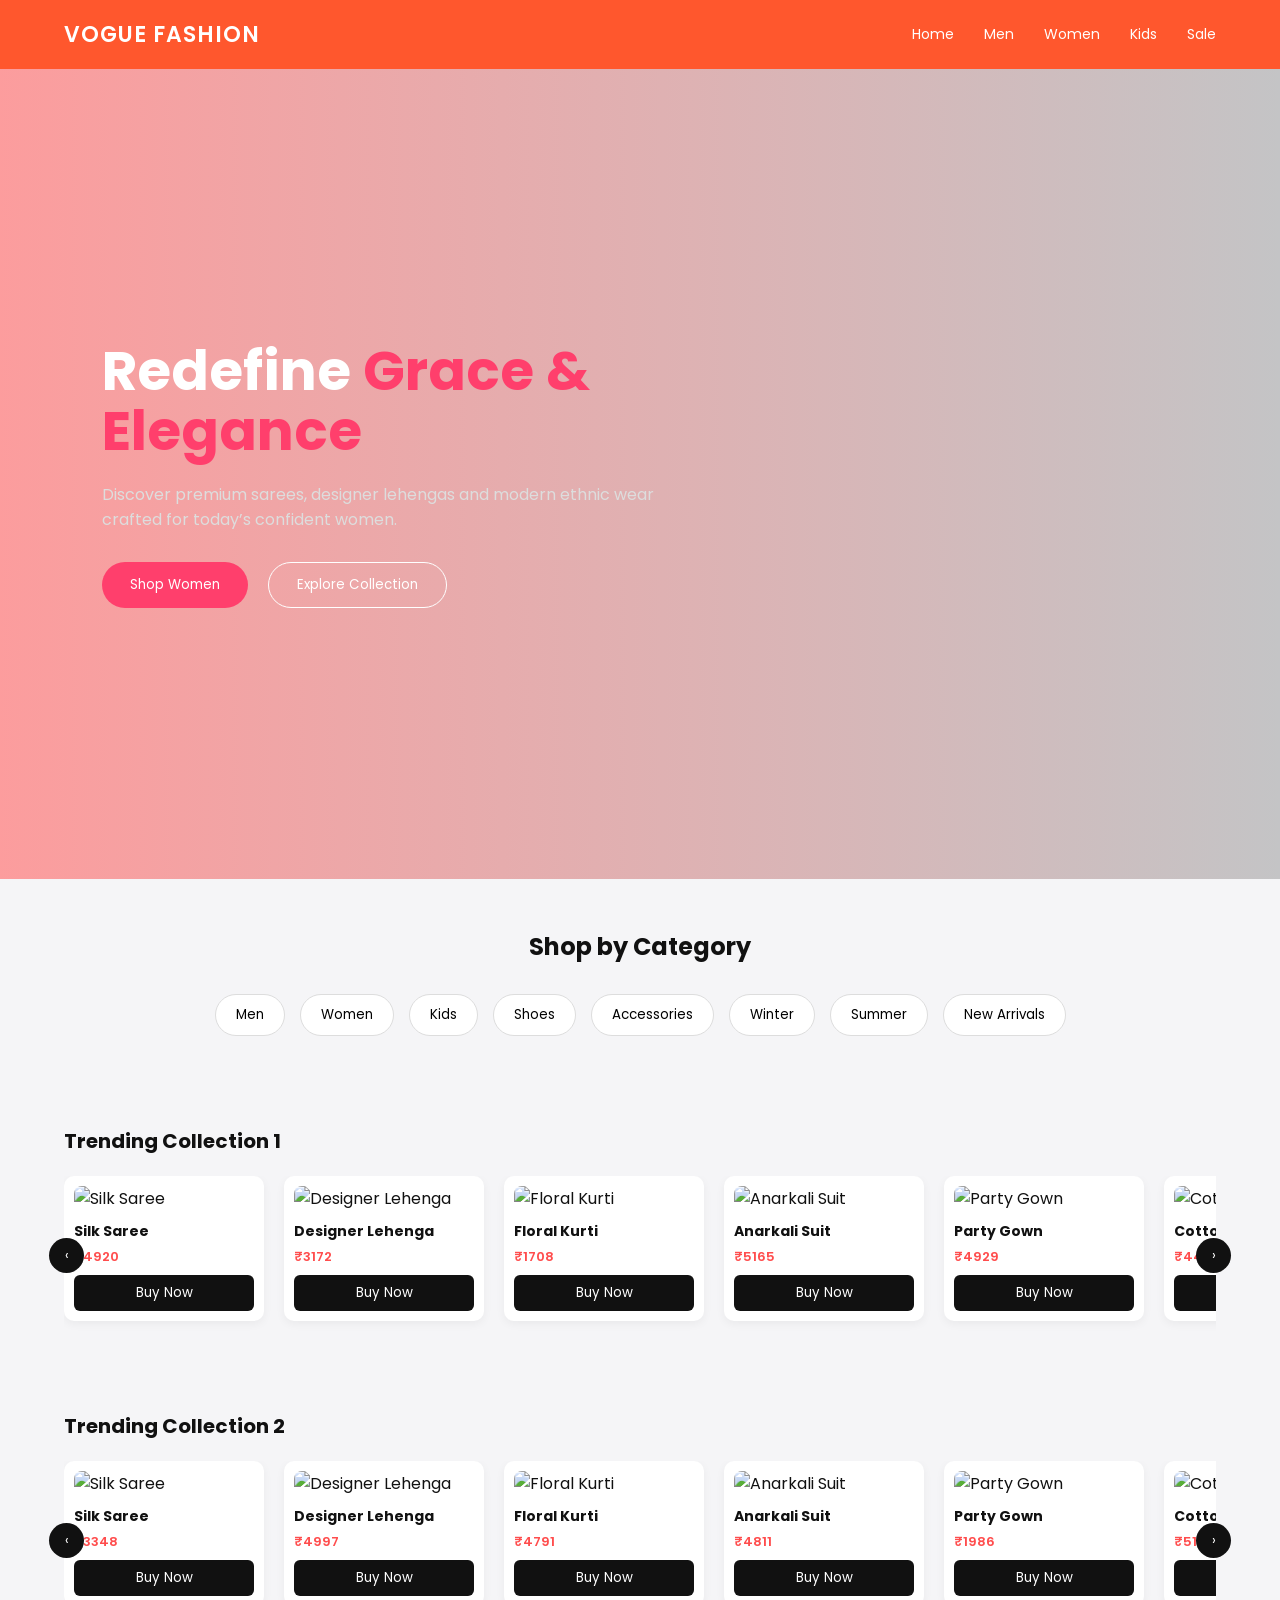
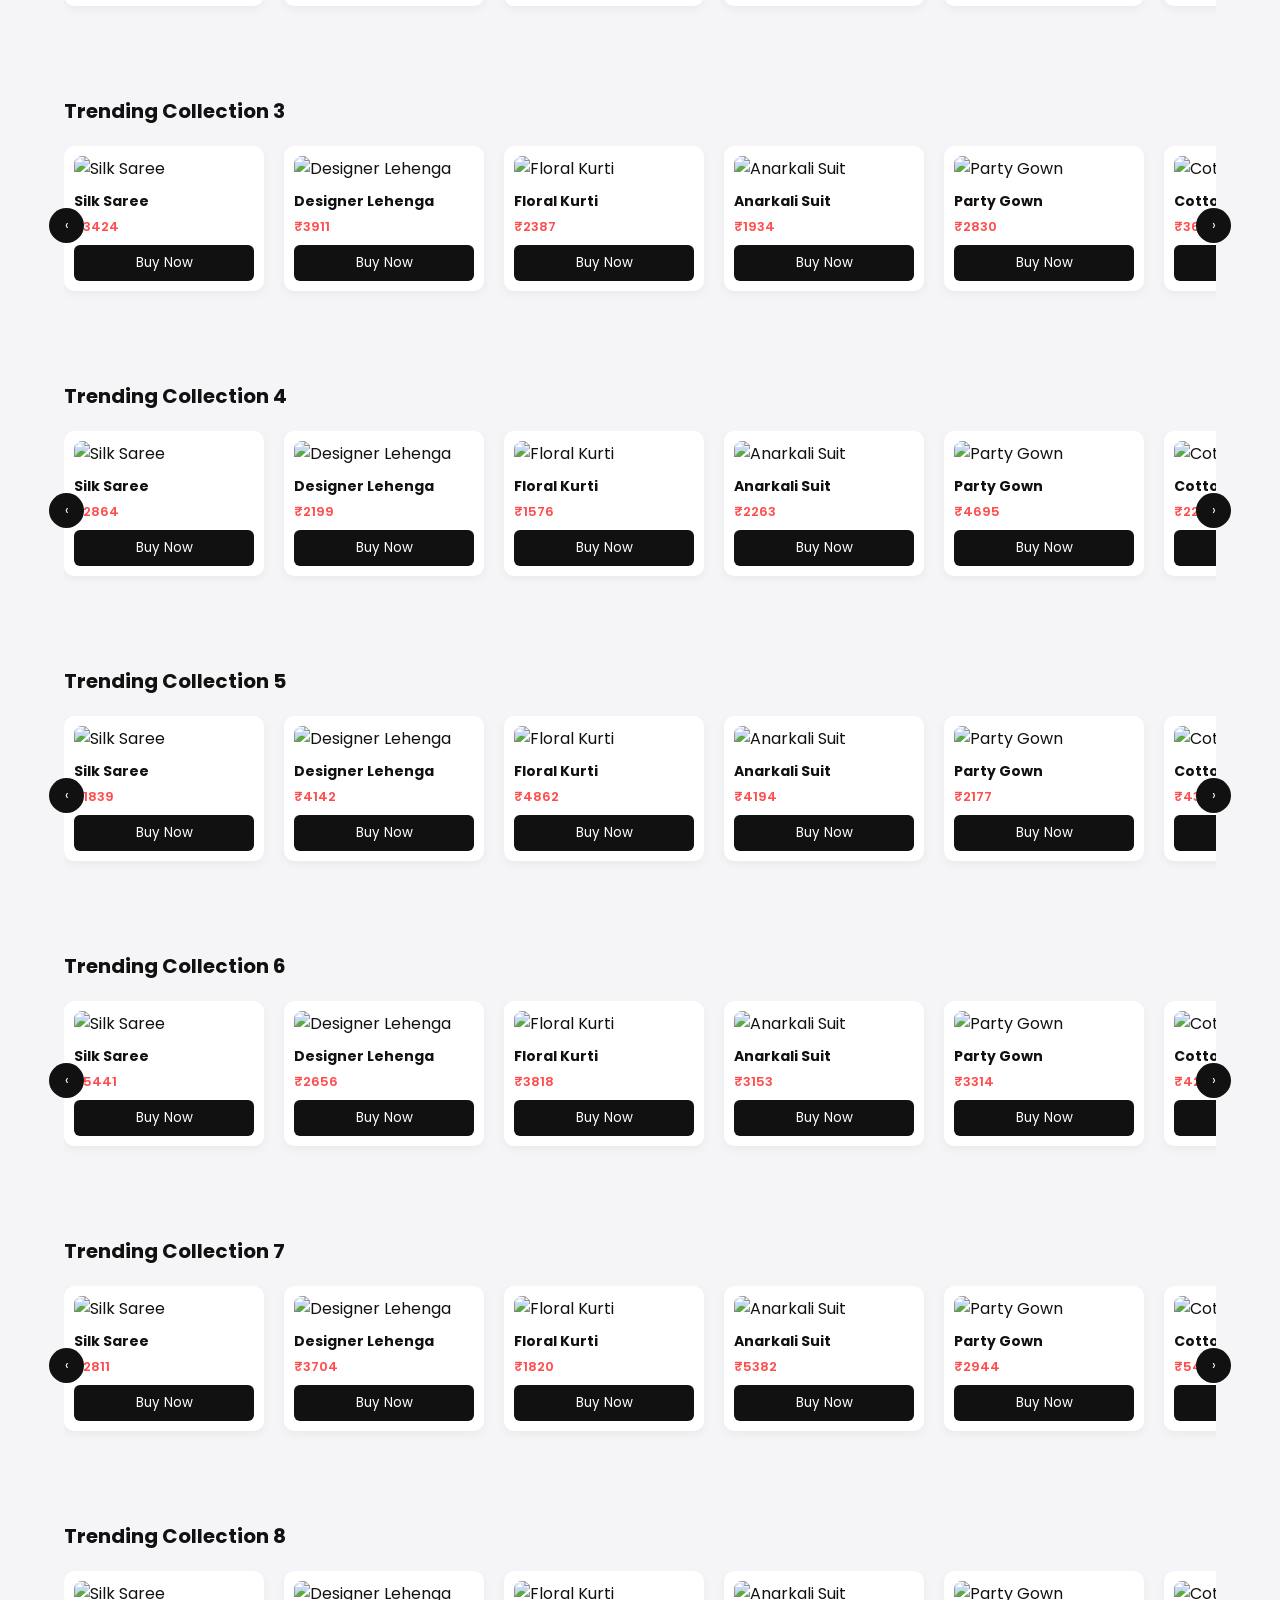
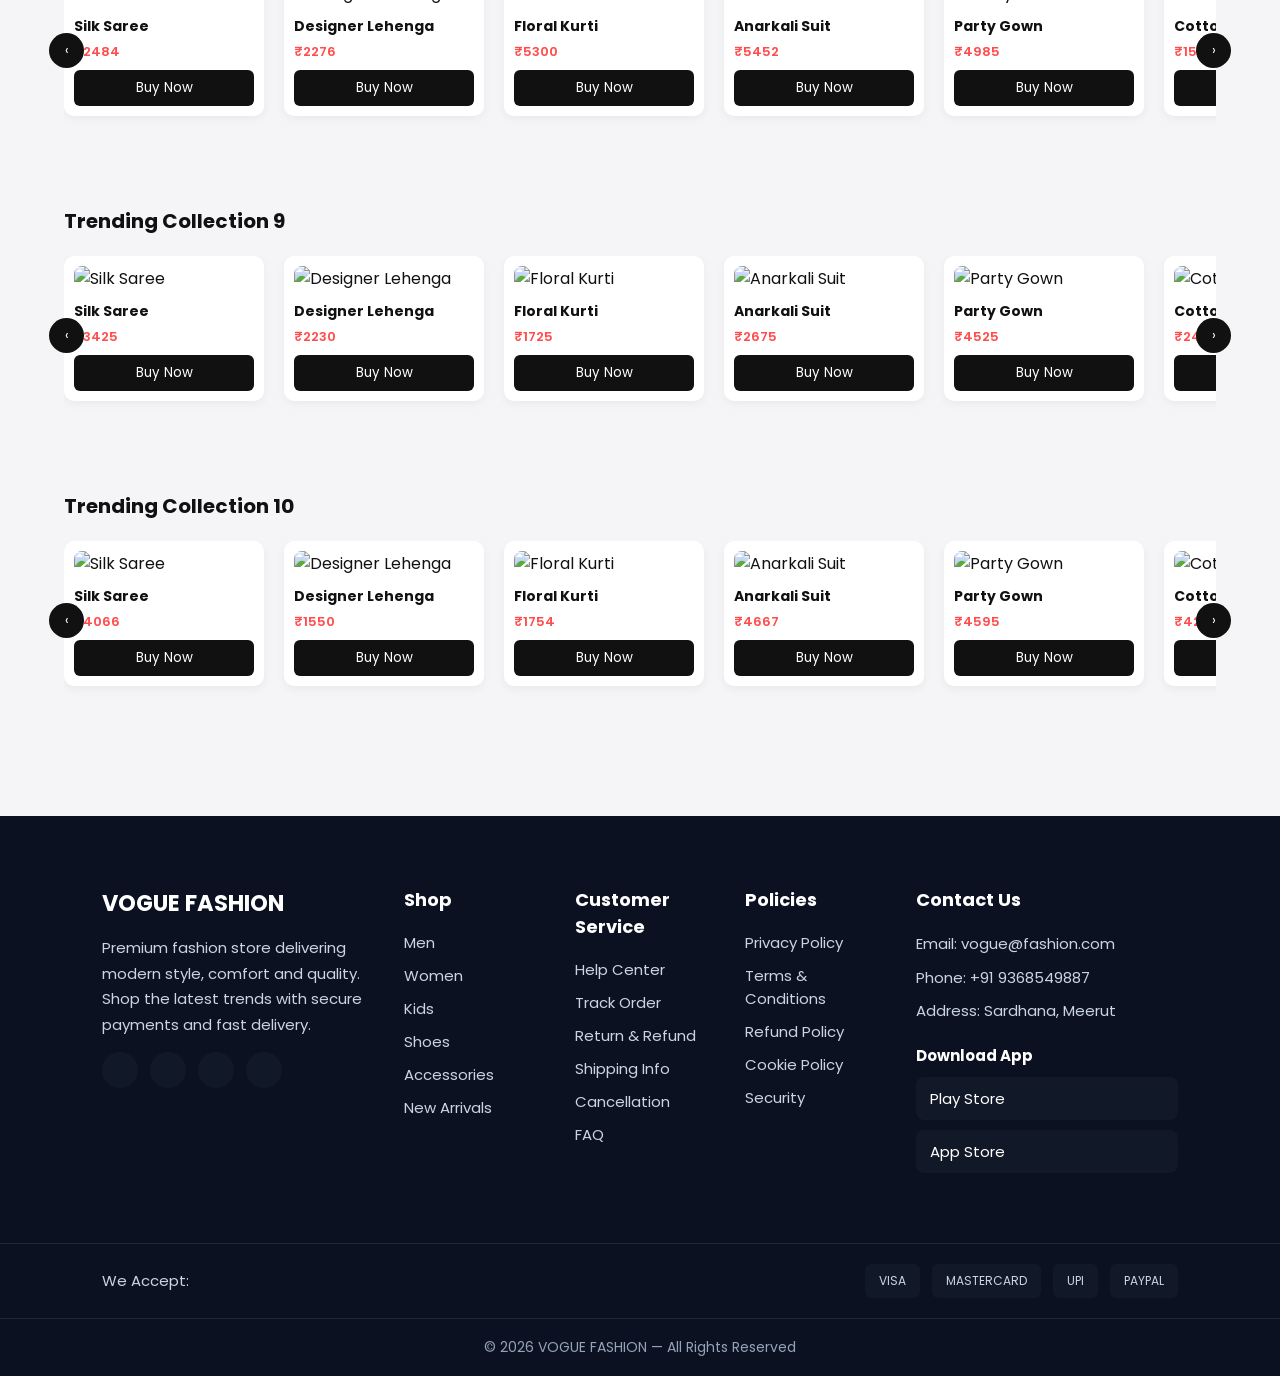
==== commit 03752a50: "add cards" ====
--- a/index.html
+++ b/index.html
@@ -1,154 +1,71 @@
-<!doctype html>
+<!DOCTYPE html>
 <html lang="en">
-  <head>
-    <meta charset="UTF-8" />
-    <meta name="viewport" content="width=device-width, initial-scale=1.0" />
-    <link rel="stylesheet" href="style.css" />
-    <link
+<head>
+<meta charset="UTF-8">
+<meta name="viewport" content="width=device-width, initial-scale=1.0">
+<title>UrbanVansh | Fashion Store</title>
+<link rel="stylesheet" href="style.css">
+<link href="https://fonts.googleapis.com/css2?family=Poppins:wght@300;400;500;600;700&display=swap" rel="stylesheet">
+<link
       rel="stylesheet"
       href="https://cdnjs.cloudflare.com/ajax/libs/font-awesome/7.0.1/css/all.min.css"
     />
-    <link
-      href="https://cdn.jsdelivr.net/npm/bootstrap@5.0.2/dist/css/bootstrap.min.css"
-      rel="stylesheet"
-      integrity="sha384-EVSTQN3/azprG1Anm3QDgpJLIm9Nao0Yz1ztcQTwFspd3yD65VohhpuuCOmLASjC"
-      crossorigin="anonymous"
-    />
-    <link rel="preconnect" href="https://fonts.googleapis.com" />
-    <link rel="preconnect" href="https://fonts.gstatic.com" crossorigin />
-    <link
-      href="https://fonts.googleapis.com/css2?family=Dancing+Script:wght@400..700&family=IBM+Plex+Sans+Condensed:ital,wght@0,100;0,200;0,300;0,400;0,500;0,600;0,700;1,100;1,200;1,300;1,400;1,500;1,600;1,700&family=Lora:ital,wght@0,400..700;1,400..700&family=Noto+Sans+KR:wght@100..900&family=Playfair+Display:ital,wght@0,400..900;1,400..900&family=Playwrite+NZ+Basic:wght@100..400&family=Princess+Sofia&family=Ubuntu:ital,wght@0,300;0,400;0,500;0,700;1,300;1,400;1,500;1,700&display=swap"
-      rel="stylesheet"
-    />
-    <title>VOGUE FASHION !</title>
-  </head>
-  <body>
-    <header>
-      <ul>
-        <li>
-          <a href="#"><i class="fa-solid fa-phone"></i> +91 9368549887</a>
-        </li>
-        <li>
-          <a href="#"><i class="fa-regular fa-envelope"></i>vogue@gmail.com</a>
-        </li>
-        <li>
-          <a href="#"><i class="fa-solid fa-location-dot"></i>Meerut 250344</a>
-        </li>
-      </ul>
-      <ul>
-        <li>
-          <a href="#"><i class="fa-solid fa-magnifying-glass"></i></a>
-        </li>
-        <li>
-          <a href="#">
-            <span><i class="fa-solid fa-cart-shopping"></i></span>
-            <span class="cart-count">1</span>
-          </a>
-        </li>
-        <li>
-          <a href=""><i class="fa-solid fa-circle-user"></i></a>
-        </li>
-      </ul>
-    </header>
-    <nav>
-      <p class="logo">VOGUE <span>FASHION</span></p>
-      <ul>
-        <li><a href="#">SALE</a></li>
-        <li><a href="">For him</a></li>
-        <li><a href="">For her</a></li>
-        <li><a href="">For Kids</a></li>
-        <li><a href="">NEW Products</a></li>
-        <li><a href="#">About</a></li>
-        <li><a href="#">Contact</a></li>
-      </ul>
-      <ul>
-        <li>
-          <a href="#"><i class="fa-brands fa-google-plus-g"></i></a>
-        </li>
-        <li>
-          <a href="#"><i class="fa-brands fa-x-twitter"></i></a>
-        </li>
-        <li>
-          <a href="#"><i class="fa-brands fa-facebook-f"></i></a>
-        </li>
-      </ul>
-    </nav>
-    <!-- ---mobile-navbar--- -->
-    <section class="mobile-nav">
-      <p class="logo">VOGUE <span>FASHION</span></p>
-      <ul>
-        <li>
-          <a href="#"><i class="fa-solid fa-magnifying-glass"></i></a>
-        </li>
-        <li>
-          <a href="#"><i class="fa-solid fa-bag-shopping"></i></a>
-        </li>
-      </ul>
-    </section>
-    <!-- --- mobile-fotter-navbar-- -->
-    <nav class="footnav">
-      <ul>
-        <li>
-          <a href="#"><i class="fa-regular fa-house"></i></a>
-        </li>
-        <li>
-          <a href="#"><i class="fa-solid fa-magnifying-glass"></i></a>
-        </li>
-        <li>
-          <a href="#"><i class="fa-solid fa-bag-shopping"></i></a>
-        </li>
-        <li>
-          <a href="#"><i class="fa-regular fa-heart"></i></a>
-        </li>
-        <li>
-          <a href="#"><i class="fa-regular fa-user"></i></a>
-        </li>
-      </ul>
-    </nav>
-
-    <!-- ----hero -section-- -->
-    <div
-      id="carouselExampleFade"
-      class="carousel slide carousel-fade"
-      data-bs-ride="carousel"
-    >
-      <div class="carousel-inner">
-        <div class="carousel-item active">
-          <img src="assits/hero/1.png" class="d-block w-100" alt="..." />
-        </div>
-        <div class="carousel-item">
-          <img src="assits/hero/2.png" class="d-block w-100" alt="..." />
-        </div>
-        <div class="carousel-item">
-          <img src="assits/hero/3.png" class="d-block w-100" alt="..." />
-        </div>
-      </div>
-      <button
-        class="carousel-control-prev"
-        type="button"
-        data-bs-target="#carouselExampleFade"
-        data-bs-slide="prev"
-      >
-        <span class="carousel-control-prev-icon" aria-hidden="true"></span>
-        <span class="visually-hidden">Previous</span>
-      </button>
-      <button
-        class="carousel-control-next"
-        type="button"
-        data-bs-target="#carouselExampleFade"
-        data-bs-slide="next"
-      >
-        <span class="carousel-control-next-icon" aria-hidden="true"></span>
-        <span class="visually-hidden">Next</span>
-      </button>
-    </div>
-    <div class="shop-features">
-      <p><i class="fa-solid fa-truck-arrow-right"></i> 7 Day Easy Return</p>
-      <p><i class="fa-regular fa-money-bill-1"></i>Cash on Delivery</p>
-      <p><i class="fa-solid fa-bag-shopping"></i>Lowest Prices</p>
-    </div>
-
-   <footer class="footer">
+    <link>
+</head>
+<body>
+
+<!-- NAVBAR -->
+<nav>
+  <div class="logo">VOGUE FASHION</div>
+  <div class="nav-links" id="navLinks">
+    <a href="#">Home</a>
+    <a href="#">Men</a>
+    <a href="#">Women</a>
+    <a href="#">Kids</a>
+    <a href="#">Sale</a>
+  </div>
+  <div class="hamburger" onclick="toggleMenu()">☰</div>
+</nav>
+
+ 
+<!-------- HERO------- -->
+<section class="hero">
+  <div class="hero-overlay"></div>
+
+  <div class="hero-content">
+    <h1>Redefine <span>Grace & Elegance</span></h1>
+    <p>
+      Discover premium sarees, designer lehengas and modern ethnic wear
+      crafted for today’s confident women.
+    </p>
+    <div class="hero-buttons">
+      <button class="primary-btn">Shop Women</button>
+      <button class="secondary-btn">Explore Collection</button>
+    </div>
+  </div>
+</section>
+
+<!-- CATEGORY BUTTONS -->
+<section class="categories">
+  <h2>Shop by Category</h2>
+  <div class="category-buttons">
+    <button>Men</button>
+    <button>Women</button>
+    <button>Kids</button>
+    <button>Shoes</button>
+    <button>Accessories</button>
+    <button>Winter</button>
+    <button>Summer</button>
+    <button>New Arrivals</button>
+  </div>
+</section>
+
+<!-- PRODUCT SECTIONS (10 Rows) -->
+
+<div id="products"></div>
+
+<!-- FOOTER -->
+<footer class="footer">
 
   <div class="footer-container">
 
@@ -240,10 +157,79 @@
 
 </footer>
 
-  </body>
-  <script
-    src="https://cdn.jsdelivr.net/npm/bootstrap@5.0.2/dist/js/bootstrap.bundle.min.js"
-    integrity="sha384-MrcW6ZMFYlzcLA8Nl+NtUVF0sA7MsXsP1UyJoMp4YLEuNSfAP+JcXn/tWtIaxVXM"
-    crossorigin="anonymous"
-  ></script>
-</html>
+<script>
+
+// Mobile Menu
+function toggleMenu(){
+  document.getElementById("navLinks").classList.toggle("active");
+}
+
+// Generate 10 product sections dynamically
+
+const productsContainer = document.getElementById("products");
+
+for(let s=1; s<=10; s++){
+
+  const section = document.createElement("div");
+  section.className="product-section";
+
+  section.innerHTML = `
+  <div class="section-header">
+    <h3>Trending Collection ${s}</h3>
+  </div>
+
+  <div class="scroll-container">
+    <button class="scroll-btn left" onclick="scrollLeftRow(${s})">‹</button>
+    <div class="product-row" id="row${s}">
+      ${generateCards()}
+    </div>
+    <button class="scroll-btn right" onclick="scrollRightRow(${s})">›</button>
+  </div>
+  `;
+
+  productsContainer.appendChild(section);
+}
+
+ function generateCards(){
+
+  const products = [
+    {name:"Silk Saree", img:"https://images.unsplash.com/photo-1593030761757-71fae45fa0e7"},
+    {name:"Designer Lehenga", img:"https://images.unsplash.com/photo-1602810316693-3667c854239a"},
+    {name:"Floral Kurti", img:"https://images.unsplash.com/photo-1610030469983-98e550d6193c"},
+    {name:"Anarkali Suit", img:"https://images.unsplash.com/photo-1621237817933-8b9d6e59ef3e"},
+    {name:"Party Gown", img:"https://images.unsplash.com/photo-1581044777550-4cfa60707c03"},
+    {name:"Cotton Saree", img:"https://images.unsplash.com/photo-1585487000160-6ebcfceb0d03"},
+    {name:"Bridal Lehenga", img:"https://images.unsplash.com/photo-1622296089863-eb7fc530daa8"},
+    {name:"Palazzo Set", img:"https://images.unsplash.com/photo-1596455607563-3ef5c0d9dffd"},
+    {name:"Ethnic Skirt", img:"https://images.unsplash.com/photo-1594633312681-425c7b97ccd1"},
+    {name:"Wedding Saree", img:"https://images.unsplash.com/photo-1593032457862-098a0f3b4e6b"}
+  ];
+
+  let cards="";
+
+  products.forEach(product=>{
+    cards+=`
+      <div class="card">
+        <img src="${product.img}" alt="${product.name}">
+        <h4>${product.name}</h4>
+        <div class="price">₹${Math.floor(Math.random()*4000)+1500}</div>
+        <button class="buy-btn">Buy Now</button>
+      </div>
+    `;
+  });
+
+  return cards;
+}
+
+function scrollLeftRow(id){
+  document.getElementById("row"+id).scrollLeft -= 300;
+}
+
+function scrollRightRow(id){
+  document.getElementById("row"+id).scrollLeft += 300;
+}
+
+</script>
+
+</body>
+</html>
--- a/style.css
+++ b/style.css
@@ -1,118 +1,270 @@
-* {
-  margin: 0;
-  padding: 0;
-}
-
-.logo {
-  font-family: "Orbitron";
-  font-weight: 400;
-  font-style: normal;
-  font-size: 30px;
-}
-.logo span {
-  color: rgb(255, 87, 45);
-  font-weight: bold;
-}
-header {
-  height: auto;
-  padding: 10px;
-  background-color: rgb(255, 87, 45);
-  display: flex;
-  justify-content: space-between;
-  padding-left: 30xp;
-  padding-right: 30px;
-  align-items: center;
-}
-header ul {
-  display: flex;
-  list-style: none;
-}
-header ul li a {
-  color: rgb(255, 255, 255);
-  text-decoration: none;
-  margin-left: 20px;
-  font-weight: bold;
-  font-size: 15px;
-}
-header ul li a i {
-  font-size: 18px;
-  color: white;
-}
-nav {
-  background-color: white;
-  display: flex;
-  height: auto;
-  width: 100vw;
-  justify-content: space-around;
-  align-items: center;
-}
-nav ul {
-  padding: 10px;
-  display: flex;
-  list-style: none;
-}
-nav ul li a {
-  text-decoration: none;
-  margin-left: 30px;
-  font-size: 19px;
-  color: black;
-}
-nav ul li a i {
-  font-size: 20px;
-  color: rgb(255, 87, 45);
-}
-header ul li a {
-  position: relative;
-}
-.cart-count {
-  position: absolute;
-  top: -8px;
-  color: rgb(255, 255, 255);
-  font-size: 15px;
-  padding: 2px 6px;
-  border-radius: 50%;
-}
-
-.menu-toggle {
-  display: none;
-  font-size: 25px;
-  cursor: pointer;
-  color: white;
-}
-
-header {
-  display: flex;
-  flex-wrap: wrap;
-  justify-content: space-between;
-  align-items: center;
-  padding: 10px 20px;
-  background-color: rgb(255, 87, 45);
-}
-.mobile-nav {
-  align-items: center;
-  height: auto;
-  width: 100%;
-  display: none;
-  justify-content: space-between;
-  align-items: center;
-  padding-top: 10px;
-}
-
-.mobile-nav ul {
-  display: flex;
-  list-style: none;
-  padding-right: 40px;
-}
-.mobile-nav ul li a {
-  font-size: 20px;
-  background-color: gainsboro;
-  padding: 5px;
-  height: 25px;
-  width: 25px;
-  border-radius: 50%;
-  margin-left: 10px;
-  color: black;
-}
+ 
+*{
+  margin:0;
+  padding:0;
+  box-sizing:border-box;
+  font-family:'Poppins',sans-serif;
+}
+
+body{
+  background:#f5f5f7;
+  color:#111;
+}
+
+/* ================= NAVBAR ================= */
+
+nav{
+  background: rgb(255, 87, 45);
+  color:white;
+  padding:18px 5%;
+  display:flex;
+  justify-content:space-between;
+  align-items:center;
+  position:sticky;
+  top:0;
+  z-index:1000;
+}
+
+.logo{
+  font-size:22px;
+  font-weight:600;
+  letter-spacing:1px;
+}
+
+.nav-links{
+  display:flex;
+  gap:30px;
+}
+
+.nav-links a{
+  color:white;
+  text-decoration:none;
+  font-size:14px;
+  transition:0.3s;
+}
+
+.nav-links a:hover{
+  color:#ff4d4d;
+}
+
+.hamburger{
+  display:none;
+  font-size:24px;
+  cursor:pointer;
+}
+
+/* ================= HERO ================= */
+/* ================= HERO PREMIUM ================= */
+
+.hero{
+  height:90vh;
+  background:url(' https://i.pinimg.com/1200x/6f/3f/89/6f3f896c3198a50491d551ee48a8b057.jpg') center/cover no-repeat;
+  position:relative;
+  display:flex;
+  align-items:center;
+  padding:0 8%;
+  color:white;
+}
+
+.hero-overlay{
+  position:absolute;
+  inset:0;
+  background:linear-gradient(to right, rgba(255, 119, 119, 0.7), rgba(0,0,0,0.2));
+}
+
+.hero-content{
+  position:relative;
+  max-width:600px;
+  z-index:2;
+  animation:fadeUp 1.2s ease;
+}
+
+.hero h1{
+  font-size:55px;
+  margin-bottom:20px;
+  line-height:1.1;
+}
+
+.hero h1 span{
+  color:#ff3f6c;
+}
+
+.hero p{
+  font-size:16px;
+  color:#ddd;
+  margin-bottom:30px;
+}
+
+.hero-buttons{
+  display:flex;
+  gap:20px;
+}
+
+.primary-btn{
+  background:#ff3f6c;
+  color:white;
+  padding:12px 28px;
+  border:none;
+  border-radius:30px;
+  cursor:pointer;
+  transition:0.3s;
+}
+
+.primary-btn:hover{
+  background:white;
+  color:#ff3f6c;
+}
+
+.secondary-btn{
+  background:transparent;
+  border:1px solid white;
+  color:white;
+  padding:12px 28px;
+  border-radius:30px;
+  cursor:pointer;
+  transition:0.3s;
+}
+
+.secondary-btn:hover{
+  background:white;
+  color:black;
+}
+.card button{
+  margin-top:8px;
+  width:100%;
+  padding:8px;
+  background:#111;
+  color:white;
+  border:none;
+  border-radius:6px;
+  cursor:pointer;
+  transition:0.3s;
+}
+
+.card button:hover{
+  background:#ff3f6c;
+}
+
+@keyframes fadeUp{
+  from{opacity:0; transform:translateY(40px);}
+  to{opacity:1; transform:translateY(0);}
+}
+
+/* ================= CATEGORY BUTTONS ================= */
+
+.categories{
+  padding:50px 5%;
+  text-align:center;
+}
+
+.categories h2{
+  margin-bottom:30px;
+}
+
+.category-buttons{
+  display:flex;
+  flex-wrap:wrap;
+  justify-content:center;
+  gap:15px;
+}
+
+.category-buttons button{
+  padding:10px 20px;
+  border:1px solid #ddd;
+  background:white;
+  cursor:pointer;
+  border-radius:25px;
+  transition:0.3s;
+}
+
+.category-buttons button:hover{
+  background:#111;
+  color:white;
+}
+
+/* ================= PRODUCT SLIDER ================= */
+
+.product-section{
+  padding:40px 5%;
+}
+
+.section-header{
+  display:flex;
+  justify-content:space-between;
+  align-items:center;
+  margin-bottom:20px;
+}
+
+.section-header h3{
+  font-size:20px;
+}
+
+.scroll-container{
+  position:relative;
+}
+
+.product-row{
+  display:flex;
+  gap:20px;
+  overflow-x:auto;
+  scroll-behavior:smooth;
+  padding-bottom:10px;
+}
+
+.product-row::-webkit-scrollbar{
+  display:none;
+}
+
+.card{
+  min-width:200px;
+  background:white;
+  border-radius:10px;
+  padding:10px;
+  transition:0.3s;
+  box-shadow:0 3px 10px rgba(0,0,0,0.05);
+}
+
+.card:hover{
+  transform:translateY(-5px);
+}
+
+.card img{
+  width:100%;
+  height:180px;
+  object-fit:cover;
+  border-radius:8px;
+}
+
+.card h4{
+  font-size:14px;
+  margin:10px 0 5px;
+}
+
+.price{
+  font-size:13px;
+  color:#ff4d4d;
+  font-weight:600;
+}
+
+/* Scroll Buttons */
+
+.scroll-btn{
+  position:absolute;
+  top:40%;
+  background:#111;
+  color:white;
+  border:none;
+  width:35px;
+  height:35px;
+  border-radius:50%;
+  cursor:pointer;
+}
+
+.left{ left:-15px; }
+.right{ right:-15px; }
+
+/* ================= FOOTER ================= */
+
 .footnav {
   box-shadow: 0 -2px 10px rgba(0, 0, 0, 0.2);
 
@@ -265,7 +417,7 @@
 }
 
 .footer-col ul li a:hover{
-color:#8b5cf6;
+ color: #ff4d4d;
 padding-left:6px;
 }
 
@@ -289,7 +441,7 @@
 }
 
 .socials a:hover{
-background:#8b5cf6;
+background:rgb(255, 87, 45);
 transform:translateY(-4px);
 }
 
@@ -312,7 +464,7 @@
 }
 
 .app-btn:hover{
-background:#8b5cf6;
+background:rgb(255, 87, 45);
 }
 
 /* PAYMENT BAR */
@@ -398,5 +550,40 @@
   }
 }
  
-
-
+/* ================= RESPONSIVE ================= */
+
+@media(max-width:768px){
+
+  .nav-links{
+    position:absolute;
+    top:70px;
+    right:0;
+    background:#111;
+    flex-direction:column;
+    width:200px;
+    padding:20px;
+    display:none;
+  }
+
+  .nav-links.active{
+    display:flex;
+  }
+
+  .hamburger{
+    display:block;
+  }
+
+  .hero{
+    height:60vh;
+  }
+
+  .hero h1{
+    font-size:32px;
+  }
+
+  .scroll-btn{
+    display:none;
+  }
+}
+
+ 
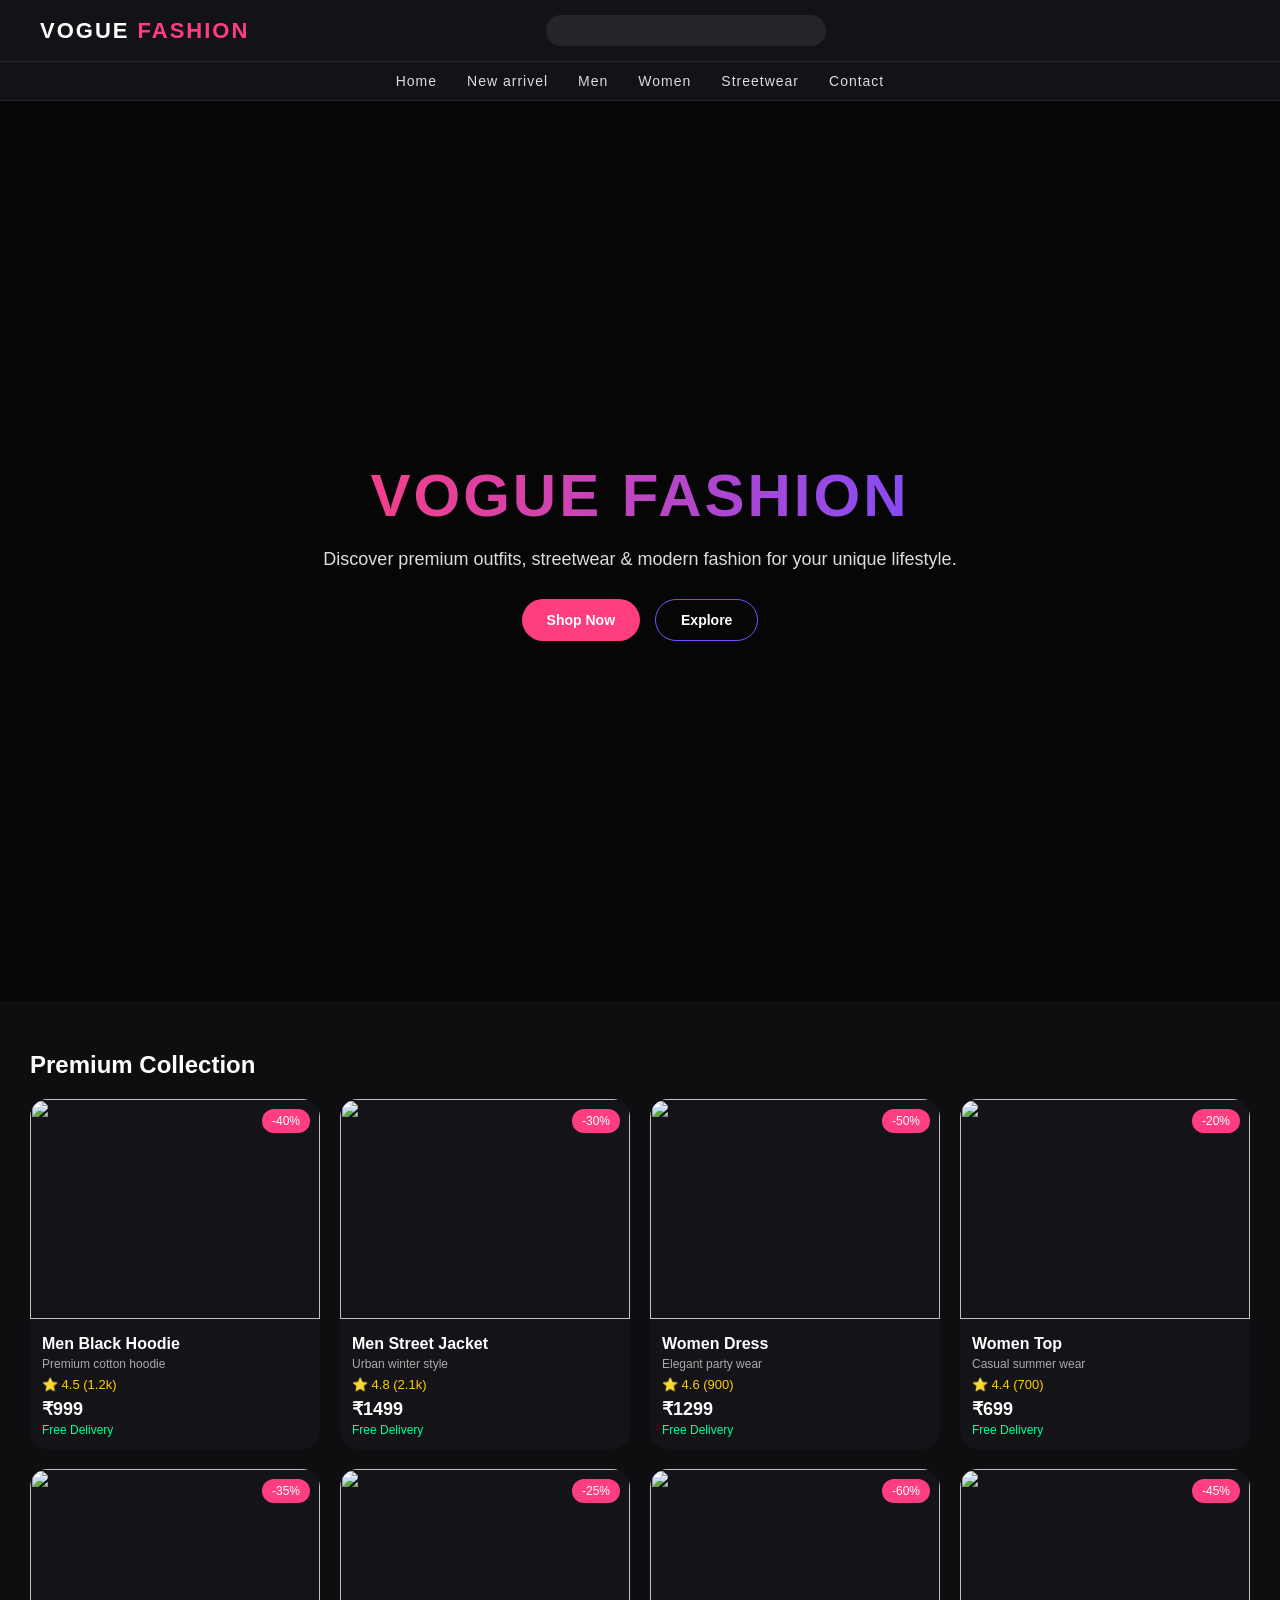
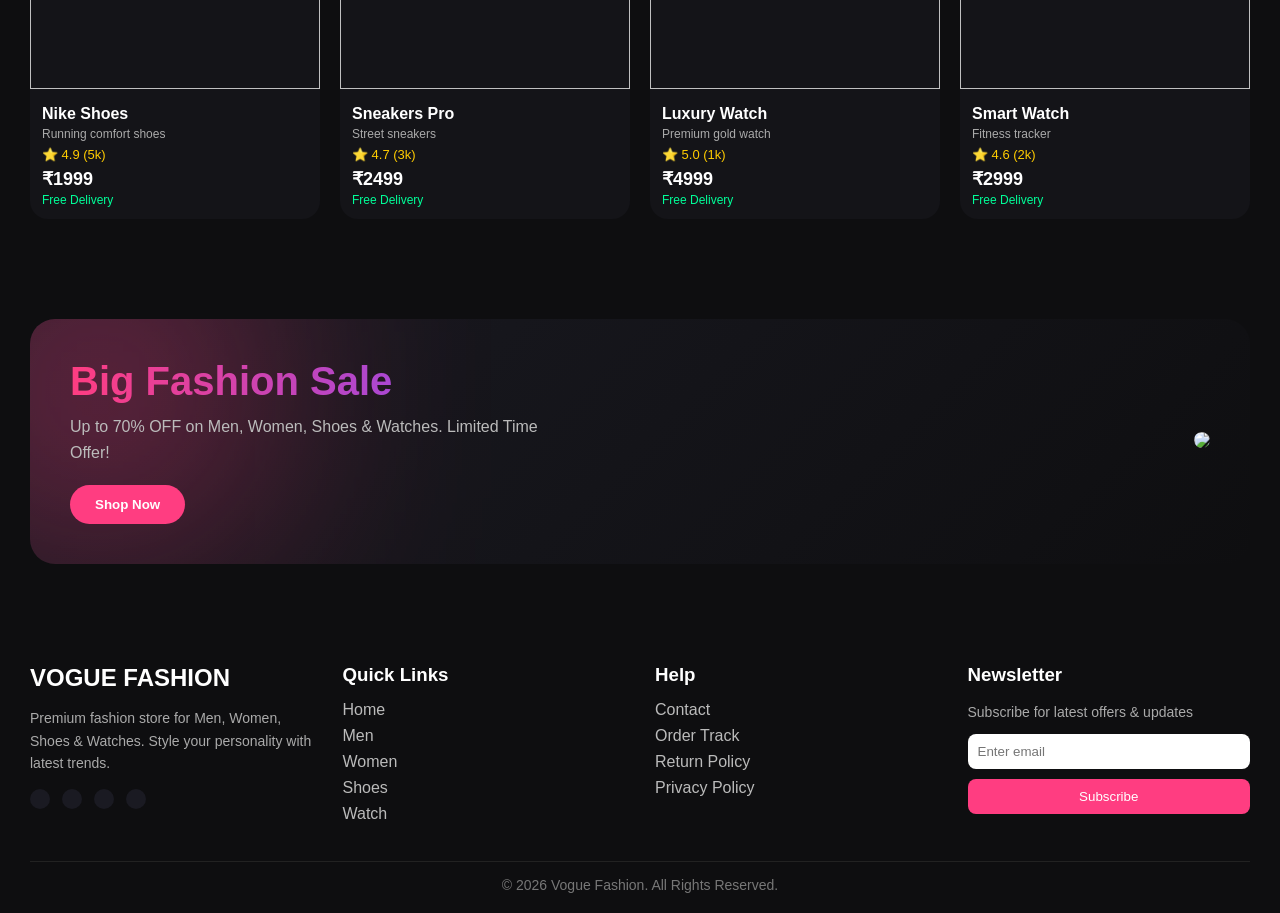
==== commit 5cdd2339: "initial add product card render using js object" ====
--- a/index.html
+++ b/index.html
@@ -1,235 +1,142 @@
-<!DOCTYPE html>
+<!doctype html>
 <html lang="en">
+
 <head>
-<meta charset="UTF-8">
-<meta name="viewport" content="width=device-width, initial-scale=1.0">
-<title>UrbanVansh | Fashion Store</title>
-<link rel="stylesheet" href="style.css">
-<link href="https://fonts.googleapis.com/css2?family=Poppins:wght@300;400;500;600;700&display=swap" rel="stylesheet">
-<link
-      rel="stylesheet"
-      href="https://cdnjs.cloudflare.com/ajax/libs/font-awesome/7.0.1/css/all.min.css"
-    />
-    <link>
+    <meta charset="UTF-8" />
+    <meta name="viewport" content="width=device-width, initial-scale=1.0" />
+    <link rel="stylesheet" href="css/style.css" />
+    <link rel="stylesheet" href="https://cdnjs.cloudflare.com/ajax/libs/font-awesome/7.0.1/css/all.min.css" />
+    <title>Document</title>
 </head>
+
 <body>
+    <header>
+        <div class="head">
+            <div class="logo">VOGUE <span>FASHION</span></div>
+            <div class="search_input">
+                <i class="fa-solid fa-magnifying-glass"></i>
+                <input type="search" />
+            </div>
+            <ul>
+                <li>
+                    <a href="#"><i class="fa-solid fa-heart"></i></a>
+                </li>
+                <li>
+                    <a href="#"><i class="fa-solid fa-cart-shopping"></i></a>
+                </li>
+                <li>
+                    <a href="#"><i class="fa-regular fa-user"></i></a>
+                </li>
+                <li>
+                    <a href="#"><i class="fa-solid fa-bell"></i></a>
+                </li>
+            </ul>
+        </div>
+        <div class="foot">
+            <ul>
+                <li><a href="#">Home</a></li>
+                <li><a href="#">New arrivel</a></li>
+                <li><a href="#">Men</a></li>
+                <li><a href="#">Women</a></li>
+                <li><a href="#">Streetwear</a></li>
+                <li><a href="#">Contact</a></li>
+            </ul>
+        </div>
+    </header>
 
-<!-- NAVBAR -->
-<nav>
-  <div class="logo">VOGUE FASHION</div>
-  <div class="nav-links" id="navLinks">
-    <a href="#">Home</a>
-    <a href="#">Men</a>
-    <a href="#">Women</a>
-    <a href="#">Kids</a>
-    <a href="#">Sale</a>
-  </div>
-  <div class="hamburger" onclick="toggleMenu()">☰</div>
-</nav>
+    <!-- ==============Hero Section====================
+    ===================================================
+    =================================================== -->
 
- 
-<!-------- HERO------- -->
-<section class="hero">
-  <div class="hero-overlay"></div>
+  <section class="hero">
+  <div class="hero-content">
+    <h1>VOGUE FASHION</h1>
+    <p>Discover premium outfits, streetwear & modern fashion for your unique lifestyle.</p>
 
-  <div class="hero-content">
-    <h1>Redefine <span>Grace & Elegance</span></h1>
-    <p>
-      Discover premium sarees, designer lehengas and modern ethnic wear
-      crafted for today’s confident women.
-    </p>
-    <div class="hero-buttons">
-      <button class="primary-btn">Shop Women</button>
-      <button class="secondary-btn">Explore Collection</button>
+    <div class="hero-btns">
+      <button class="btn primary">Shop Now</button>
+      <button class="btn secondary">Explore</button>
     </div>
   </div>
 </section>
+  <!-- ==============product Section====================
+    ===================================================
+    =================================================== -->
 
-<!-- CATEGORY BUTTONS -->
-<section class="categories">
-  <h2>Shop by Category</h2>
-  <div class="category-buttons">
-    <button>Men</button>
-    <button>Women</button>
-    <button>Kids</button>
-    <button>Shoes</button>
-    <button>Accessories</button>
-    <button>Winter</button>
-    <button>Summer</button>
-    <button>New Arrivals</button>
+<section class="products">
+  <h2>    Premium Collection</h2>
+  <div id="productGrid" class="grid"></div>
+</section>
+
+ <!-- ==============offer-banner Section====================
+    ===================================================
+    =================================================== -->
+<section class="offer-banner">
+  <div class="banner-content">
+    <h2>Big Fashion Sale</h2>
+    <p>Up to 70% OFF on Men, Women, Shoes & Watches. Limited Time Offer!</p>
+    <button>Shop Now</button>
+  </div>
+
+  <div class="banner-img">
+    <img src="https://i.pinimg.com/736x/4a/0b/55/4a0b552d7b5651f267f67f39a4c179e0.jpg" />
   </div>
 </section>
-
-<!-- PRODUCT SECTIONS (10 Rows) -->
-
-<div id="products"></div>
-
-<!-- FOOTER -->
+ <!-- ============== footer===========================
+    ===================================================
+    =================================================== -->
 <footer class="footer">
 
   <div class="footer-container">
 
-    <!-- BRAND -->
-    <div class="footer-col brand">
+    <div class="footer-box">
       <h2>VOGUE FASHION</h2>
-      <p>
-        Premium fashion store delivering modern style, comfort and quality.
-        Shop the latest trends with secure payments and fast delivery.
-      </p>
+      <p>Premium fashion store for Men, Women, Shoes & Watches. Style your personality with latest trends.</p>
 
-      <div class="socials">
-        <a href="#"><i class="fa-brands fa-facebook-f"></i></a>
-        <a href="#"><i class="fa-brands fa-instagram"></i></a>
-        <a href="#"><i class="fa-brands fa-x-twitter"></i></a>
-        <a href="#"><i class="fa-brands fa-linkedin-in"></i></a>
+      <div class="social">
+        <i class="fa-brands fa-instagram"></i>
+        <i class="fa-brands fa-facebook"></i>
+        <i class="fa-brands fa-twitter"></i>
+        <i class="fa-brands fa-youtube"></i>
       </div>
     </div>
 
-    <!-- SHOP -->
-    <div class="footer-col">
-      <h3>Shop</h3>
+    <div class="footer-box">
+      <h3>Quick Links</h3>
       <ul>
-        <li><a href="#">Men</a></li>
-        <li><a href="#">Women</a></li>
-        <li><a href="#">Kids</a></li>
-        <li><a href="#">Shoes</a></li>
-        <li><a href="#">Accessories</a></li>
-        <li><a href="#">New Arrivals</a></li>
+        <li>Home</li>
+        <li>Men</li>
+        <li>Women</li>
+        <li>Shoes</li>
+        <li>Watch</li>
       </ul>
     </div>
 
-    <!-- CUSTOMER SERVICE -->
-    <div class="footer-col">
-      <h3>Customer Service</h3>
+    <div class="footer-box">
+      <h3>Help</h3>
       <ul>
-        <li><a href="#">Help Center</a></li>
-        <li><a href="#">Track Order</a></li>
-        <li><a href="#">Return & Refund</a></li>
-        <li><a href="#">Shipping Info</a></li>
-        <li><a href="#">Cancellation</a></li>
-        <li><a href="#">FAQ</a></li>
+        <li>Contact</li>
+        <li>Order Track</li>
+        <li>Return Policy</li>
+        <li>Privacy Policy</li>
       </ul>
     </div>
 
-    <!-- POLICIES -->
-    <div class="footer-col">
-      <h3>Policies</h3>
-      <ul>
-        <li><a href="#">Privacy Policy</a></li>
-        <li><a href="#">Terms & Conditions</a></li>
-        <li><a href="#">Refund Policy</a></li>
-        <li><a href="#">Cookie Policy</a></li>
-        <li><a href="#">Security</a></li>
-      </ul>
-    </div>
-
-    <!-- CONTACT -->
-    <div class="footer-col contact">
-      <h3>Contact Us</h3>
-      <p>Email: vogue@fashion.com</p>
-      <p>Phone: +91 9368549887</p>
-      <p>Address: Sardhana, Meerut</p>
-
-      <h4>Download App</h4>
-      <div class="app-buttons">
-        <a href="#" class="app-btn"><i class="fa-brands fa-google-play"></i> Play Store</a>
-        <a href="#" class="app-btn"><i class="fa-brands fa-apple"></i> App Store</a>
-      </div>
+    <div class="footer-box">
+      <h3>Newsletter</h3>
+      <p>Subscribe for latest offers & updates</p>
+      <input type="email" placeholder="Enter email">
+      <button>Subscribe</button>
     </div>
 
   </div>
 
-  <!-- PAYMENT -->
-  <div class="payment-bar">
-    <span>We Accept:</span>
-    <div class="payments">
-      <div>VISA</div>
-      <div>MASTERCARD</div>
-      <div>UPI</div>
-      <div>PAYPAL</div>
-    </div>
-  </div>
-
-  <!-- COPYRIGHT -->
-  <div class="copyright">
-    © 2026 VOGUE FASHION — All Rights Reserved
+  <div class="footer-bottom">
+    <p>© 2026 Vogue Fashion. All Rights Reserved.</p>
   </div>
 
 </footer>
+</body>
+<script src="JS/main.js"></script>
 
-<script>
-
-// Mobile Menu
-function toggleMenu(){
-  document.getElementById("navLinks").classList.toggle("active");
-}
-
-// Generate 10 product sections dynamically
-
-const productsContainer = document.getElementById("products");
-
-for(let s=1; s<=10; s++){
-
-  const section = document.createElement("div");
-  section.className="product-section";
-
-  section.innerHTML = `
-  <div class="section-header">
-    <h3>Trending Collection ${s}</h3>
-  </div>
-
-  <div class="scroll-container">
-    <button class="scroll-btn left" onclick="scrollLeftRow(${s})">‹</button>
-    <div class="product-row" id="row${s}">
-      ${generateCards()}
-    </div>
-    <button class="scroll-btn right" onclick="scrollRightRow(${s})">›</button>
-  </div>
-  `;
-
-  productsContainer.appendChild(section);
-}
-
- function generateCards(){
-
-  const products = [
-    {name:"Silk Saree", img:"https://images.unsplash.com/photo-1593030761757-71fae45fa0e7"},
-    {name:"Designer Lehenga", img:"https://images.unsplash.com/photo-1602810316693-3667c854239a"},
-    {name:"Floral Kurti", img:"https://images.unsplash.com/photo-1610030469983-98e550d6193c"},
-    {name:"Anarkali Suit", img:"https://images.unsplash.com/photo-1621237817933-8b9d6e59ef3e"},
-    {name:"Party Gown", img:"https://images.unsplash.com/photo-1581044777550-4cfa60707c03"},
-    {name:"Cotton Saree", img:"https://images.unsplash.com/photo-1585487000160-6ebcfceb0d03"},
-    {name:"Bridal Lehenga", img:"https://images.unsplash.com/photo-1622296089863-eb7fc530daa8"},
-    {name:"Palazzo Set", img:"https://images.unsplash.com/photo-1596455607563-3ef5c0d9dffd"},
-    {name:"Ethnic Skirt", img:"https://images.unsplash.com/photo-1594633312681-425c7b97ccd1"},
-    {name:"Wedding Saree", img:"https://images.unsplash.com/photo-1593032457862-098a0f3b4e6b"}
-  ];
-
-  let cards="";
-
-  products.forEach(product=>{
-    cards+=`
-      <div class="card">
-        <img src="${product.img}" alt="${product.name}">
-        <h4>${product.name}</h4>
-        <div class="price">₹${Math.floor(Math.random()*4000)+1500}</div>
-        <button class="buy-btn">Buy Now</button>
-      </div>
-    `;
-  });
-
-  return cards;
-}
-
-function scrollLeftRow(id){
-  document.getElementById("row"+id).scrollLeft -= 300;
-}
-
-function scrollRightRow(id){
-  document.getElementById("row"+id).scrollLeft += 300;
-}
-
-</script>
-
-</body>
 </html>
--- a/css/style.css
+++ b/css/style.css
@@ -0,0 +1,589 @@
+*{
+  margin:0;
+  padding:0;
+  box-sizing:border-box;
+  font-family:Arial, sans-serif;
+}
+
+body{
+  background:#0e0e10;
+}
+
+/* HEADER */
+header{
+  position:sticky;
+  top:0;
+  z-index:1000;
+  background:rgba(20,20,25,0.8);
+  backdrop-filter:blur(12px);
+  border-bottom:1px solid rgba(255,255,255,0.08);
+}
+
+/* TOP NAV */
+.head{
+  display:flex;
+  align-items:center;
+  justify-content:space-between;
+  padding:15px 40px;
+}
+
+/* LOGO */
+.logo{
+  font-size:22px;
+  font-weight:700;
+  letter-spacing:2px;
+  color:#fff;
+}
+
+.logo span{
+  color:#ff3d81;
+}
+
+/* SEARCH */
+.search_input{
+  display:flex;
+  align-items:center;
+  background:rgba(255,255,255,0.08);
+  padding:8px 12px;
+  border-radius:30px;
+  width:280px;
+  transition:0.3s;
+}
+
+.search_input i{
+  color:#aaa;
+  margin-right:8px;
+}
+
+.search_input input{
+  width:100%;
+  border:none;
+  outline:none;
+  background:transparent;
+  color:#fff;
+}
+
+.search_input:focus-within{
+  background:rgba(255,255,255,0.15);
+  transform:scale(1.02);
+}
+
+/* ICONS */
+.head ul{
+  display:flex;
+  list-style:none;
+  gap:18px;
+}
+
+.head ul li a{
+  color:#fff;
+  font-size:18px;
+  transition:0.3s;
+  padding:8px;
+  border-radius:50%;
+}
+
+.head ul li a:hover{
+  background:#ff3d81;
+  color:#fff;
+  transform:translateY(-2px);
+}
+
+/* BOTTOM NAV */
+.foot{
+  border-top:1px solid rgba(255,255,255,0.08);
+  padding:10px 0;
+}
+
+.foot ul{
+  display:flex;
+  justify-content:center;
+  gap:30px;
+  list-style:none;
+  flex-wrap:wrap;
+}
+
+.foot ul li a{
+  color:#ddd;
+  text-decoration:none;
+  font-size:14px;
+  letter-spacing:1px;
+  position:relative;
+  padding:5px 0;
+  transition:0.3s;
+}
+
+.foot ul li a::after{
+  content:"";
+  position:absolute;
+  left:0;
+  bottom:-2px;
+  width:0%;
+  height:2px;
+  background:#ff3d81;
+  transition:0.3s;
+}
+
+.foot ul li a:hover{
+  color:#fff;
+}
+
+.foot ul li a:hover::after{
+  width:100%;
+}
+
+
+/* RESPONSIVE */
+@media (max-width:768px){
+
+  .head{
+    flex-direction:column;
+    gap:12px;
+    padding:15px 20px;
+  }
+
+  .search_input{
+    width:100%;
+  }
+
+  .foot ul{
+    gap:15px;
+    padding:0 10px;
+  }
+}
+
+@media (max-width:480px){
+  .head ul{
+    gap:10px;
+  }
+
+  .logo{
+    font-size:18px;
+  }
+
+  .foot ul li a{
+    font-size:12px;
+  }
+}
+
+.hero{
+  height:100vh;
+  display:flex;
+  align-items:center;
+  justify-content:center;
+  text-align:center;
+
+  background-image:url("https://i.pinimg.com/1200x/25/45/e7/2545e7252e6ae24ba0588acea7b721e3.jpg");
+  background-size:cover;
+  background-position:center;
+  position:relative;
+  color:white;
+}
+
+/* DARK OVERLAY */
+.hero::before{
+  content:"";
+  position:absolute;
+  top:0;
+  left:0;
+  width:100%;
+  height:100%;
+  background:rgba(0,0,0,0.6);
+}
+
+/* CONTENT BOX */
+.hero-content{
+  position:relative;
+  z-index:2;
+  max-width:700px;
+  padding:20px;
+}
+
+.hero-content h1{
+  font-size:60px;
+  letter-spacing:3px;
+  background:linear-gradient(90deg,#ff3d81,#7c4dff);
+  -webkit-background-clip:text;
+  -webkit-text-fill-color:transparent;
+  margin-bottom:15px;
+}
+
+.hero-content p{
+  font-size:18px;
+  color:#ddd;
+  line-height:1.6;
+}
+
+/* BUTTONS */
+.hero-btns{
+  margin-top:25px;
+  display:flex;
+  justify-content:center;
+  gap:15px;
+}
+
+.btn{
+  padding:12px 25px;
+  border:none;
+  cursor:pointer;
+  border-radius:30px;
+  font-weight:bold;
+  transition:0.3s;
+  font-size:14px;
+}
+
+.primary{
+  background:#ff3d81;
+  color:white;
+}
+
+.primary:hover{
+  transform:translateY(-3px);
+  background:#ff1f6a;
+}
+
+.secondary{
+  background:transparent;
+  border:1px solid #7c4dff;
+  color:white;
+}
+
+.secondary:hover{
+  background:#7c4dff;
+}
+
+/* RESPONSIVE */
+@media (max-width:768px){
+  .hero-content h1{
+    font-size:40px;
+  }
+
+  .hero-content p{
+    font-size:15px;
+  }
+
+  .hero-btns{
+    flex-direction:column;
+  }
+
+  .btn{
+    width:100%;
+  }
+}
+
+
+
+body{
+  background:#0e0e10;
+  font-family:Arial;
+  color:white;
+}
+
+.products{
+  padding:50px 30px;
+}
+
+.products h2{
+  margin-bottom:20px;
+}
+
+/* GRID */
+.grid{
+  display:grid;
+  grid-template-columns:repeat(4,1fr);
+  gap:20px;
+}
+
+/* CARD (NO BORDER CLEAN LUXURY STYLE) */
+.card{
+  background:#141418;
+  border-radius:18px;
+  overflow:hidden;
+  position:relative;
+  transition:0.3s;
+}
+
+.card:hover{
+  transform:translateY(-8px);
+}
+
+/* IMAGE */
+.card img{
+  width:100%;
+  height:220px;
+  object-fit:cover;
+  transition:0.4s;
+}
+
+.card:hover img{
+  transform:scale(1.08);
+}
+
+/* OFFER TAG */
+.offer{
+  position:absolute;
+  top:10px;
+  right:10px;
+  background:#ff3d81;
+  padding:5px 10px;
+  font-size:12px;
+  border-radius:20px;
+}
+
+/* CONTENT */
+.info{
+  padding:12px;
+}
+
+.title{
+  font-size:16px;
+  font-weight:bold;
+}
+
+.sub{
+  font-size:12px;
+  color:#aaa;
+  margin-top:4px;
+}
+
+.rating{
+  font-size:13px;
+  margin-top:6px;
+  color:#ffcc00;
+}
+
+.price{
+  margin-top:6px;
+  font-size:18px;
+  font-weight:bold;
+}
+
+.delivery{
+  font-size:12px;
+  color:#00ff99;
+  margin-top:3px;
+}
+
+/* RESPONSIVE */
+@media(max-width:1000px){
+  .grid{
+    grid-template-columns:repeat(3,1fr);
+  }
+}
+
+@media(max-width:700px){
+  .grid{
+    grid-template-columns:repeat(2,1fr);
+  }
+}
+
+
+.offer-banner{
+  margin:50px 30px;
+  padding:40px;
+  border-radius:25px;
+  display:flex;
+  align-items:center;
+  justify-content:space-between;
+  background:linear-gradient(135deg,#1a1a22,#0e0e10);
+  position:relative;
+  overflow:hidden;
+}
+
+/* glowing effect */
+.offer-banner::before{
+  content:"";
+  position:absolute;
+  width:300px;
+  height:300px;
+  background:#ff3d81;
+  filter:blur(120px);
+  top:-80px;
+  left:-80px;
+  opacity:0.4;
+}
+
+.banner-content{
+  max-width:500px;
+  z-index:2;
+}
+
+.banner-content h2{
+  font-size:40px;
+  background:linear-gradient(90deg,#ff3d81,#7c4dff);
+  -webkit-background-clip:text;
+  -webkit-text-fill-color:transparent;
+}
+
+.banner-content p{
+  margin-top:10px;
+  color:#bbb;
+  line-height:1.6;
+}
+
+.banner-content button{
+  margin-top:20px;
+  padding:12px 25px;
+  border:none;
+  border-radius:30px;
+  background:#ff3d81;
+  color:white;
+  font-weight:bold;
+  cursor:pointer;
+  transition:0.3s;
+}
+
+.banner-content button:hover{
+  background:#ff1f6a;
+  transform:translateY(-3px);
+}
+
+/* image side */
+.banner-img img{
+  width:320px;
+  border-radius:20px;
+  transform:rotate(-5deg);
+  transition:0.4s;
+  z-index:2;
+}
+
+.banner-img img:hover{
+  transform:rotate(0deg) scale(1.05);
+}
+
+/* RESPONSIVE */
+@media(max-width:900px){
+  .offer-banner{
+    flex-direction:column;
+    text-align:center;
+  }
+
+  .banner-img img{
+    width:100%;
+    max-width:280px;
+    margin-top:20px;
+  }
+
+  .banner-content h2{
+    font-size:32px;
+  }
+}
+
+
+
+.footer{
+  background:#0e0e10;
+  color:white;
+  padding:50px 30px 20px;
+}
+
+.footer-container{
+  display:grid;
+  grid-template-columns:repeat(4,1fr);
+  gap:30px;
+}
+
+/* BOX */
+.footer-box h2,
+.footer-box h3{
+  margin-bottom:15px;
+}
+
+.footer-box p{
+  color:#aaa;
+  font-size:14px;
+  line-height:1.6;
+}
+
+/* LINKS */
+.footer-box ul{
+  list-style:none;
+  padding:0;
+}
+
+.footer-box ul li{
+  margin:8px 0;
+  color:#bbb;
+  cursor:pointer;
+  transition:0.3s;
+}
+
+.footer-box ul li:hover{
+  color:#ff3d81;
+  transform:translateX(5px);
+}
+
+/* SOCIAL */
+.social{
+  margin-top:15px;
+  display:flex;
+  gap:12px;
+}
+
+.social i{
+  font-size:18px;
+  padding:10px;
+  background:#1a1a22;
+  border-radius:50%;
+  cursor:pointer;
+  transition:0.3s;
+}
+
+.social i:hover{
+  background:#ff3d81;
+  transform:translateY(-3px);
+}
+
+/* NEWSLETTER */
+.footer-box input{
+  width:100%;
+  padding:10px;
+  margin-top:10px;
+  border:none;
+  border-radius:8px;
+  outline:none;
+}
+
+.footer-box button{
+  margin-top:10px;
+  width:100%;
+  padding:10px;
+  border:none;
+  background:#ff3d81;
+  color:white;
+  border-radius:8px;
+  cursor:pointer;
+  transition:0.3s;
+}
+
+.footer-box button:hover{
+  background:#ff1f6a;
+}
+
+/* BOTTOM */
+.footer-bottom{
+  text-align:center;
+  margin-top:30px;
+  padding-top:15px;
+  border-top:1px solid #222;
+  color:#777;
+  font-size:14px;
+}
+
+/* RESPONSIVE */
+@media(max-width:900px){
+  .footer-container{
+    grid-template-columns:repeat(2,1fr);
+  }
+}
+
+@media(max-width:600px){
+  .footer-container{
+    grid-template-columns:1fr;
+    text-align:center;
+  }
+
+  .social{
+    justify-content:center;
+  }
+}
